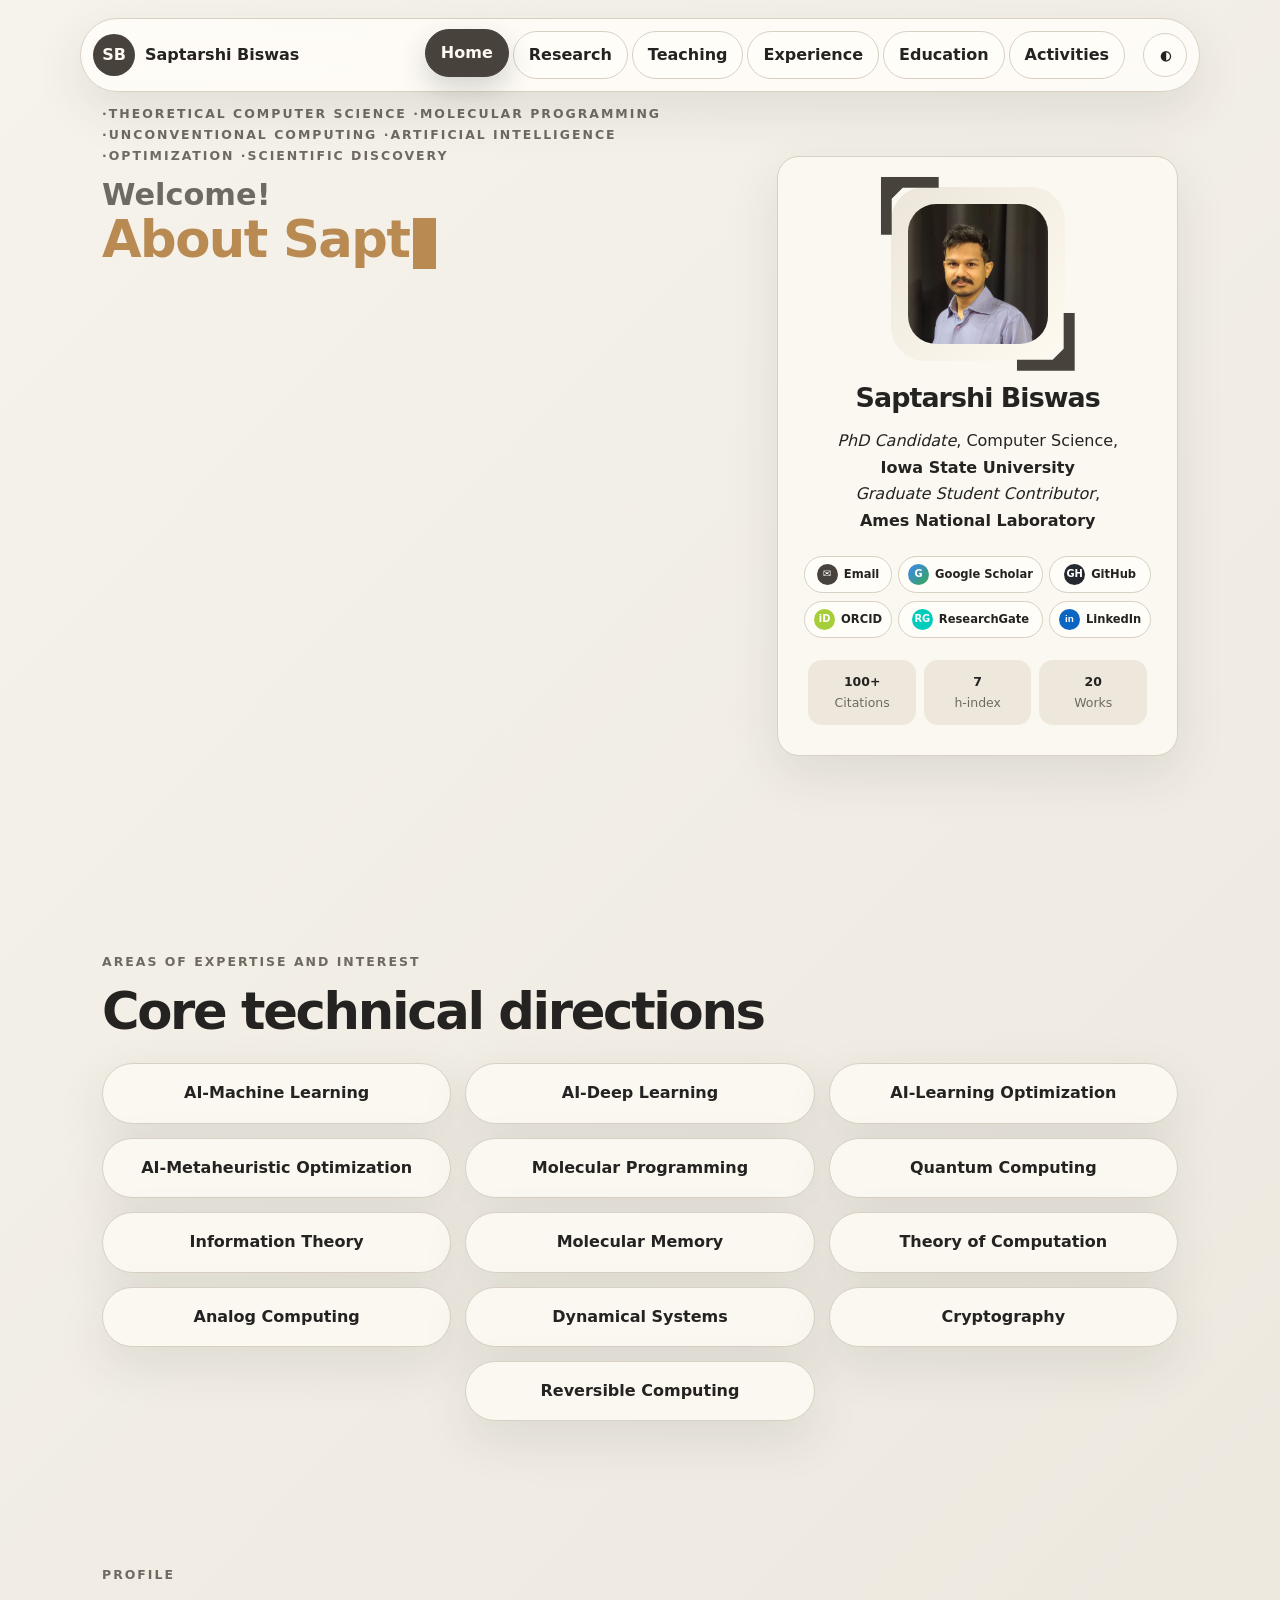
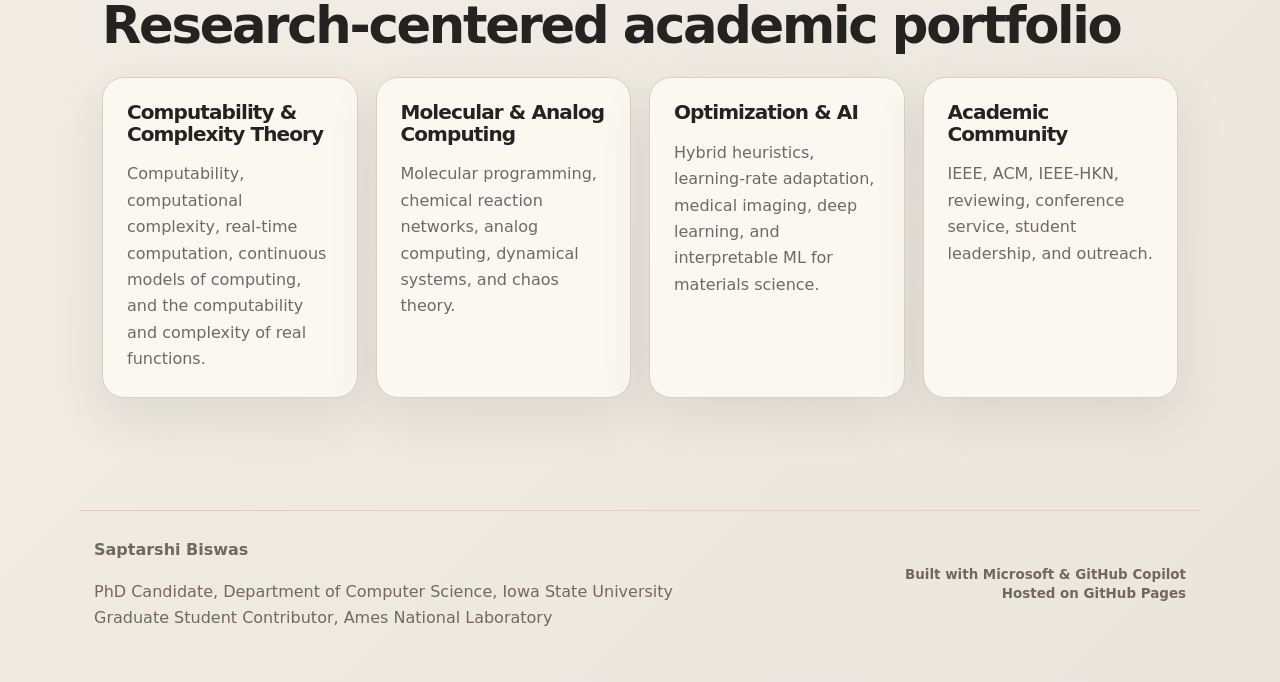
==== index.html @ 752c7c26 "Merge pull request #22 from Sapi98/style-updates Style updates" ====
<!DOCTYPE html>
<html lang="en">
  <head>
    <meta charset="UTF-8" />
    <meta name="viewport" content="width=device-width, initial-scale=1.0" />

    <title>Saptarshi Biswas | PhD Candidate in Computer Science</title>

    <meta
      name="description"
      content="Saptarshi Biswas is a PhD Candidate in Computer Science at Iowa State University working on theoretical computer science, molecular programming, chemical reaction networks, analog computing, theoretical AI, optimization, machine learning, and scientific discovery."
    />

    <meta
      name="keywords"
      content="Saptarshi Biswas, Iowa State University, Computer Science, Theoretical Computer Science, Molecular Programming, Chemical Reaction Networks, Analog Computing, Oracle Pointer Machines, Storage Modification Machines, Theoretical AI, Optimization, Machine Learning, Deep Learning, Reversible Computing, Cryptography, Dynamical Systems"
    />

    <meta name="author" content="Saptarshi Biswas" />
    <meta name="robots" content="index, follow" />

    <link rel="canonical" href="https://Sapi98.github.io/" />

    <!-- Favicons -->
    <link rel="icon" href="favicon.ico" sizes="any" />
    <link rel="icon" type="image/svg+xml" href="favicon.svg" />
    <link rel="icon" type="image/png" sizes="48x48" href="favicon-48.png" />
    <link rel="icon" type="image/png" sizes="192x192" href="favicon-192.png" />
    <link rel="icon" type="image/png" sizes="512x512" href="favicon-512.png" />
    <link rel="apple-touch-icon" sizes="192x192" href="favicon-192.png" />

    <!-- Open Graph / Social Preview -->
    <meta property="og:title" content="Saptarshi Biswas | PhD Candidate in Computer Science" />
    <meta
      property="og:description"
      content="Academic website of Saptarshi Biswas featuring research, publications, teaching, experience, education, people, and professional service."
    />
    <meta property="og:type" content="website" />
    <meta property="og:url" content="https://Sapi98.github.io/" />
    <meta property="og:image" content="https://Sapi98.github.io/profile.jpg" />
    <meta property="og:site_name" content="Saptarshi Biswas" />

    <!-- Twitter / X Preview -->
    <meta name="twitter:card" content="summary_large_image" />
    <meta name="twitter:title" content="Saptarshi Biswas | PhD Candidate in Computer Science" />
    <meta
      name="twitter:description"
      content="Research profile, publications, teaching, education, experience, people, and academic service of Saptarshi Biswas."
    />
    <meta name="twitter:image" content="https://Sapi98.github.io/profile.jpg" />

    <!-- Structured Data -->
    <script type="application/ld+json">
    {
      "@context": "https://schema.org",
      "@type": "Person",
      "name": "Saptarshi Biswas",
      "url": "https://Sapi98.github.io/",
      "image": "https://Sapi98.github.io/profile.jpg",
      "jobTitle": "PhD Candidate in Computer Science",
      "affiliation": {
        "@type": "CollegeOrUniversity",
        "name": "Iowa State University"
      },
      "worksFor": [
        {
          "@type": "CollegeOrUniversity",
          "name": "Iowa State University"
        },
        {
          "@type": "Organization",
          "name": "Ames National Laboratory"
        }
      ],
      "email": "mailto:sbiswas@iastate.edu",
      "sameAs": [
        "https://scholar.google.com/citations?user=PUi9jlQAAAAJ&hl=en",
        "https://www.researchgate.net/profile/Saptarshi-Biswas-6",
        "https://github.com/Sapi98",
        "https://www.linkedin.com/in/saptarshi-biswas-sapi98/"
      ],
      "knowsAbout": [
        "Theoretical Computer Science",
        "Computability Theory",
        "Computational Complexity",
        "Molecular Programming",
        "Chemical Reaction Networks",
        "Analog Computing",
        "Oracle Pointer Machines",
        "Storage Modification Machines",
        "Theoretical AI",
        "Optimization",
        "Machine Learning",
        "Deep Learning",
        "Reversible Computing",
        "Cryptography",
        "Dynamical Systems",
        "Scientific Machine Learning"
      ]
    }
    </script>

    <!-- Fonts and CSS -->
    <link rel="preconnect" href="https://fonts.googleapis.com" />
    <link rel="preconnect" href="https://fonts.gstatic.com" crossorigin />
    <link
      href="https://fonts.googleapis.com"/>
    <link rel="stylesheet" href="style.css" />
  </head>
  <body>
    <div class="scroll-progress" aria-hidden="true">
      <div class="scroll-progress-bar" id="scrollProgressBar"></div>
    </div>
    <header class="site-header">
      <a class="brand" href="index.html" aria-label="Saptarshi Biswas home">
        <span class="brand-mark">
          SB
        </span>
        <span class="brand-text">
          Saptarshi Biswas
        </span>
      </a>
      <button class="menu-toggle" id="menuToggle" type="button" aria-label="Toggle navigation">
        ☰
      </button>
      <nav class="site-nav" id="siteNav" aria-label="Primary navigation">
        <a class="nav-link active" href="index.html">
          Home
        </a>
        <a class="nav-link" href="research.html">
          Research
        </a>
        <a class="nav-link" href="teaching.html">
          Teaching
        </a>
        <a class="nav-link" href="experience.html">
          Experience
        </a>
        <a class="nav-link" href="education.html">
          Education
        </a>
        <a class="nav-link" href="activities.html">
          Activities
        </a>
        <!-- <a class="nav-link" href="people.html">
          People
        </a> -->
      </nav>
      <button class="theme-toggle" id="themeToggle" type="button" aria-label="Toggle theme">
        ◐
      </button>
    </header>
    <main>
      <section class="hero section reveal">
        <div class="hero-content">
          <p class="eyebrow">
            ·Theoretical Computer Science ·Molecular Programming 
            ·Unconventional Computing ·Artificial Intelligence 
            ·Optimization ·Scientific Discovery
          </p>
          <div class="about-intro">
            <div id="typingLine1" class="typing-line">
              <!-- Hey there, I'm -->
            </div>

            <div id="typingLine2" class="typing-name">
              <!-- Saptarshi -->
            </div>
            
            <div class="hero-delayed" id="introContent">
              <div class="about-tagline">
                Bridging Theoretical Computer Science, Molecular Programming, Analog Computation,
                Theoretical AI, Optimization, and AI-Driven Discovery.
              </div>
            
              <p class="section-note">
              I am a PhD Candidate in Computer Science at Iowa State University
              working at the intersection of theoretical computer science,
              molecular programming, unconventional computing, machine learning,
              and scientific discovery. My research explores how computation
              emerges across discrete, continuous, biological, and physical
              systems—from chemical reaction networks and analog models of
              computation to AI-driven optimization and data-driven science.
              </p>

              <p class="section-note">
              I enjoy building bridges between theory and practice, using
              mathematical foundations to understand computation while developing
              computational tools that address challenges in science,
              engineering, and emerging technologies.
              </p>
              

              <div class="hero-actions">
                <a class="btn btn-charcoal" href="Short_CV.pdf" target="_blank" rel="noopener">
                  Short CV
                </a>
                <a class="btn btn-soft" href="CV.pdf" target="_blank" rel="noopener">
                  Full Academic CV
                </a>
                <!-- <a class="btn btn-soft" href="https://scholar.google.com/citations?user=PUi9jlQAAAAJ&hl=en" target="_blank" rel="noopener">
                  Google Scholar
                </a> -->
              </div>
            </div>
          </div>
        </div>
        <aside class="profile-card">
          <div class="profile-photo-frame">
            <span class="corner-arrow corner-arrow-major corner-arrow-tl">
            </span>
            <span class="corner-arrow corner-arrow-minor corner-arrow-tl-minor">
            </span>
            <img src="profile.jpg" alt="Saptarshi Biswas" onerror="this.style.display='none'; this.nextElementSibling.style.display='grid';" />
            <span class="profile-initials">
              SB
            </span>
            <span class="corner-arrow corner-arrow-major corner-arrow-br">
            </span>
            <span class="corner-arrow corner-arrow-minor corner-arrow-br-minor">
            </span>
          </div>
          <h2>
            Saptarshi Biswas
          </h2>
          <p>
            <em>PhD Candidate</em>, Computer Science,
            <!-- <br />
              -->
            <br />
            <b>Iowa State University</b>
            <br />
            <em>Graduate Student Contributor</em>,
            <br />
            <b>Ames National Laboratory</b>
          </p>
        <div class="profile-links">
  <a
    class="profile-link"
    href="mailto:sbiswas@iastate.edu"
    aria-label="Email Saptarshi Biswas"
    title="Email"
  >
    <span class="profile-link-icon email-icon">✉</span>
    <span class="profile-link-text">Email</span>
  </a>

  <a
    class="profile-link"
    href="https://scholar.google.com/citations?user=PUi9jlQAAAAJ&amp;hl=en"
    target="_blank"
    rel="noopener"
    aria-label="Google Scholar profile"
    title="Google Scholar"
  >
    <span class="profile-link-icon scholar-icon">G</span>
    <span class="profile-link-text">Google Scholar</span>
  </a>

  <a
    class="profile-link"
    href="https://github.com/Sapi98"
    target="_blank"
    rel="noopener"
    aria-label="GitHub profile"
    title="GitHub"
  >
    <span class="profile-link-icon github-icon">GH</span>
    <span class="profile-link-text">GitHub</span>
  </a>

  <a
    class="profile-link"
    href="https://orcid.org/YOUR-ORCID-ID"
    target="_blank"
    rel="noopener"
    aria-label="ORCID profile"
    title="ORCID"
  >
    <span class="profile-link-icon orcid-icon">iD</span>
    <span class="profile-link-text">ORCID</span>
  </a>

  <a
    class="profile-link"
    href="https://www.researchgate.net/profile/Saptarshi-Biswas-6"
    target="_blank"
    rel="noopener"
    aria-label="ResearchGate profile"
    title="ResearchGate"
  >
    <span class="profile-link-icon researchgate-icon">RG</span>
    <span class="profile-link-text">ResearchGate</span>
  </a>

  <a
    class="profile-link"
    href="https://www.linkedin.com/in/saptarshi-biswas-sapi98/"
    target="_blank"
    rel="noopener"
    aria-label="LinkedIn profile"
    title="LinkedIn"
  >
    <span class="profile-link-icon linkedin-icon">in</span>
    <span class="profile-link-text">LinkedIn</span>
  </a>
</div>
          <div class="mini-stats">
            <span>
              <b>
                100+
              </b>
              Citations
            </span>
            <span>
              <b>
                7
              </b>
              h-index
            </span>
            <span>
              <b>
                20
              </b>
              Works
            </span>
          </div>
        </aside>
      </section>
      <section class="section reveal">
        <div class="section-heading">
          <p class="eyebrow">
            Areas of expertise and interest
          </p>
          <h2>
            Core technical directions
          </h2>
        </div>
        <div class="chip-grid">
          <span>
            AI-Machine Learning
          </span>
          <span>
            AI-Deep Learning
          </span>
          <span>
            AI-Learning Optimization
          </span>
          <span>
            AI-Metaheuristic Optimization
          </span>
          <span>
            Molecular Programming
          </span>
          <span>
            Quantum Computing
          </span>
          <span>
            Information Theory
          </span>
          <span>
            Molecular Memory
          </span>
          <span>
            Theory of Computation
          </span>
          <span>
            Analog Computing
          </span>
          <span>
            Dynamical Systems
          </span>
          <span>
            Cryptography
          </span>
          <span>
            Reversible Computing
          </span>
        </div>
      </section>
      <section class="section reveal">
        <div class="section-heading">
          <p class="eyebrow">
            Profile
          </p>
          <h2>
            Research-centered academic portfolio
          </h2>
        </div>
        <div class="grid four">

          <article class="tile">
            <h3>
              Computability &amp; Complexity Theory
            </h3>
            <p>
              Computability, computational complexity, real-time computation, continuous models of computing,
              and the computability and complexity of real functions.
            </p>
          </article>

          <article class="tile">
            <h3>
              Molecular &amp; Analog Computing
            </h3>
            <p>
              Molecular programming, chemical reaction networks, analog computing, dynamical systems, and chaos theory.
            </p>
          </article>
          <article class="tile">
            <h3>
              Optimization &amp; AI
            </h3>
            <p>
              Hybrid heuristics, learning-rate adaptation, medical imaging, deep learning, and interpretable ML for materials science.
            </p>
          </article>
          <article class="tile">
            <h3>
              Academic Community
            </h3>
            <p>
              IEEE, ACM, IEEE-HKN, reviewing, conference service, student leadership, and outreach.
            </p>
          </article>
        </div>
      </section>
      <!-- <section class="section reveal">
        <div class="section-heading">
          <p class="eyebrow">
            Quick links
          </p>
          <h2>
            Academic and professional profiles
          </h2>
        </div>
        <div class="link-grid">
          <a class="link-card" href="https://scholar.google.com/citations?user=PUi9jlQAAAAJ&hl=en" target="_blank" rel="noopener">
            <span>
              Google Scholar
            </span>
            <small>
              Publications and citations
            </small>
          </a>
          <a class="link-card"
            href="https://orcid.org/0000-0001-7082-023X" target="_blank" rel="noopener">
            <span>
              ORCID
            </span>
            <small>
              Researcher identifier and publication profile
            </small>
          </a>
          <a class="link-card" href="https://www.researchgate.net/profile/Saptarshi-Biswas-6?ev=hdr_xprf" target="_blank" rel="noopener">
            <span>
              ResearchGate
            </span>
            <small>
              Research profile
            </small>
          </a>
          <a class="link-card" href="https://github.com/Sapi98" target="_blank" rel="noopener">
            <span>
              GitHub
            </span>
            <small>
              Code and projects
            </small>
          </a>
          <a class="link-card" href="https://www.linkedin.com/in/saptarshi-biswas-sapi98/" target="_blank" rel="noopener">
            <span>
              LinkedIn
            </span>
            <small>
              Professional profile
            </small>
          </a>
        </div>
      </section> -->
    </main>
    <footer class="site-footer home-footer">
  <div>
    <strong>
      Saptarshi Biswas
    </strong>
    <p>
      PhD Candidate, Department of Computer Science, Iowa State University<br />
      Graduate Student Contributor, Ames National Laboratory
    </p>
  </div>

  <div class="footer-credit">
    Built with Microsoft & GitHub Copilot </br>
    Hosted on GitHub Pages
  </div>
</footer>
    <script src="script.js">
    </script>
  </body>
</html>
---- style.css ----
:root {
  --bg: #f6f3ec;
  --bg-2: #ebe6dc;
  --surface: #fffdf8;
  --surface-2: #eee8dc;
  --tile: #fbf8f1;
  --text: #242321;
  --muted: #6f6a61;
  --line: #d8d0c2;
  --cream: #fffaf0;
  --shadow: 0 18px 50px rgba(52, 49, 45, .10);
  --radius: 22px;
  --max: 1120px;
  --accent: #b98a52;
  --name-accent: #b98a52;
  --tagline-accent: #8c6a3d;

}

body[data-theme="dark"] {
  --bg: #1f1e1c;
  --bg-2: #292724;
  --surface: #2b2925;
  --surface-2: #36332e;
  --tile: #302d29;
  --text: #f2ede3;
  --muted: #c3baaa;
  --line: #4b463f;
  --shadow: 0 18px 50px rgba(0, 0, 0, .34);
  --accent: #e4c28a;
  --name-accent: #efd2a0;
  --tagline-accent: #ccb289;

}

* {
  box-sizing: border-box;
}

body {
  margin: 0;
  font-family: Inter, system-ui, sans-serif;
  background: linear-gradient(135deg, var(--bg), var(--bg-2));
  color: var(--text);
  line-height: 1.65;
}

a {
  color: inherit;
}

.site-header {
  position: sticky;
  top: 0;
  z-index: 100;
  max-width: var(--max);
  margin: 18px auto 0;
  padding: 12px;
  display: flex;
  align-items: center;
  gap: 18px;
  background: rgba(255, 253, 248, .86);
  border: 1px solid var(--line);
  border-radius: 999px;
  box-shadow: var(--shadow);
  backdrop-filter: blur(14px);
}

body[data-theme="dark"] .site-header {
  background: rgba(43, 41, 37, .9);
}

.brand {
  display: inline-flex;
  align-items: center;
  gap: 10px;
  text-decoration: none;
  font-weight: 800;
}

.brand-mark {
  width: 42px;
  height: 42px;
  display: grid;
  place-items: center;
  border-radius: 50%;
  background: #47423c;
  color: #fffaf0;
}

.site-nav {
  margin-left: auto;
  display: flex;
  gap: 4px;
}

.site-nav a,
.theme-toggle,
.menu-toggle,
.btn,
.filter-btn {
  border: 1px solid var(--line);
  background: var(--surface);
  color: var(--text);
  border-radius: 999px;
  text-decoration: none;
  padding: 10px 15px;
  font-weight: 700;
  cursor: pointer;
  transition:
    background-color .45s ease,
    color .45s ease,
    border-color .45s ease,
    box-shadow .45s ease,
    transform .35s ease;
}

.site-nav a:hover,
.site-nav a.active,
.theme-toggle:hover,
.menu-toggle:hover,
.btn:hover,
.filter-btn:hover,
.filter-btn.active {
  background: #47423c;
  border-color: #47423c;
  color: #fffaf0;
  transform: translateY(-2px);
  box-shadow: 0 12px 28px rgba(52, 49, 45, .2);
}

.theme-toggle,
.menu-toggle {
  width: 44px;
  height: 44px;
  padding: 0;
}

.menu-toggle {
  display: none;
}

.section {
  max-width: var(--max);
  margin: 0 auto;
  padding: 72px 22px;
}

.hero {
  min-height: 72vh;
  display: grid;
  grid-template-columns: 1.45fr .9fr;
  gap: 30px;
  align-items: center;
}

.eyebrow {
  margin: 0 0 12px;
  color: var(--muted);
  text-transform: uppercase;
  letter-spacing: .16em;
  font-size: .78rem;
  font-weight: 800;
}

h1,
h2,
h3 {
  line-height: 1.08;
  margin: 0 0 16px;
  letter-spacing: -.045em;
}

h1 {
  font-size: clamp(2.7rem, 7vw, 5.8rem);
}

h2 {
  font-size: clamp(2rem, 4vw, 3.2rem);
}

h3 {
  font-size: 1.25rem;
}

.hero-subtitle,
.page-title p,
.section-note {
  max-width: 760px;
  font-size: 1.08rem;
  color: var(--muted);
}

.hero-actions {
  display: flex;
  flex-wrap: wrap;
  gap: 12px;
  margin-top: 30px;
}

.btn-charcoal {
  background: #47423c;
  color: #fffaf0;
  border-color: #47423c;
}

.profile-card,
.tile,
.link-card,
.publication-card,
.timeline-card,
.service-card,
.credential-card {
  background: var(--tile);
  border: 1px solid var(--line);
  border-radius: var(--radius);
  box-shadow: var(--shadow);
}

.profile-card {
  padding: 30px;
  text-align: center;
  position: relative;
  overflow: visible;
  transition:
    background-color .45s ease,
    box-shadow .45s ease,
    transform .35s ease,
    border-color .45s ease;
}

.profile-card:hover {
  background: linear-gradient(145deg, var(--surface), var(--surface-2));
  transform: translateY(-8px) scale(1.012);
  box-shadow: 0 34px 90px rgba(52, 49, 45, .22);
  border-color: #b8aa95;
}

.profile-photo-frame {
  position: relative;
  width: 142px;
  height: 142px;
  margin: 0 auto 22px;
  border-radius: 34px;
  display: grid;
  place-items: center;
  background: linear-gradient(135deg, #ece6da, #fffaf0);
  isolation: isolate;
}

.profile-photo-frame img,
.profile-initials {
  width: 112px;
  height: 112px;
  border-radius: 28px;
  object-fit: cover;
  display: grid;
  place-items: center;
  background: #47423c;
  color: #fffaf0;
  font-size: 2.6rem;
  font-weight: 900;
  box-shadow: inset 0 0 0 1px rgba(255, 250, 240, .25);
  z-index: 2;
}

.profile-initials {
  display: none;
}

.corner-arrow {
  position: absolute;
  pointer-events: none;
  z-index: 3;
  transition:
    transform .42s ease,
    opacity .42s ease,
    filter .42s ease;
}

.corner-arrow-major {
  width: 58px;
  height: 58px;
  filter: drop-shadow(0 8px 12px rgba(52, 49, 45, .22));
}

.corner-arrow-minor {
  width: 48px;
  height: 48px;
  opacity: 0;
  z-index: 1;
  filter: drop-shadow(0 6px 8px rgba(154, 107, 53, .18));
}

.corner-arrow-tl {
  top: -10px;
  left: -10px;
  background: #47423c;
  clip-path: polygon(0 0, 100% 0, 100% 19%, 38% 19%, 19% 38%, 19% 100%, 0 100%);
}

.corner-arrow-tl-minor {
  top: 3px;
  left: 3px;
  background: #b98a52;
  clip-path: polygon(0 0, 100% 0, 100% 11%, 34% 11%, 11% 34%, 11% 100%, 0 100%);
}

.corner-arrow-br {
  right: -10px;
  bottom: -10px;
  background: #47423c;
  clip-path: polygon(81% 0, 100% 0, 100% 100%, 0 100%, 0 81%, 62% 81%, 81% 62%);
}

.corner-arrow-br-minor {
  right: 3px;
  bottom: 3px;
  background: #b98a52;
  clip-path: polygon(89% 0, 100% 0, 100% 100%, 0 100%, 0 89%, 66% 89%, 89% 66%);
}

.profile-card:hover .corner-arrow-tl {
  transform: translate(-10px, -10px);
}

.profile-card:hover .corner-arrow-br {
  transform: translate(10px, 10px);
}

.profile-card:hover .corner-arrow-tl-minor {
  opacity: 1;
  transform: translate(-5px, -5px);
}

.profile-card:hover .corner-arrow-br-minor {
  opacity: 1;
  transform: translate(5px, 5px);
}

.mini-stats {
  display: grid;
  grid-template-columns: repeat(3, 1fr);
  gap: 8px;
  margin-top: 22px;
}

.mini-stats span {
  padding: 12px 8px;
  border-radius: 14px;
  background: var(--surface-2);
  color: var(--muted);
  font-size: .78rem;
  transition:
    background-color .45s ease,
    color .45s ease,
    transform .35s ease,
    box-shadow .45s ease;
}

.mini-stats b {
  display: block;
  color: var(--text);
  transition: color .45s ease;
}

.profile-card:hover .mini-stats span {
  background: #47423c;
  color: #fffaf0;
  transform: translateY(-3px);
  box-shadow: 0 10px 22px rgba(52, 49, 45, .22);
}

.profile-card:hover .mini-stats b {
  color: #fffaf0;
}

.section-heading {
  margin-bottom: 24px;
}

.section-heading.split {
  display: flex;
  justify-content: space-between;
  align-items: flex-start;
  gap: 20px;
  flex-wrap: wrap;
}

.grid {
  display: grid;
  gap: 18px;
}

.grid.two {
  grid-template-columns: repeat(2, minmax(0, 1fr));
}

.grid.three {
  grid-template-columns: repeat(3, minmax(0, 1fr));
}

.grid.four {
  grid-template-columns: repeat(4, minmax(0, 1fr));
}

.tile {
  padding: 24px;
  min-height: 190px;
  transition:
    background-color .5s ease,
    color .5s ease,
    border-color .5s ease,
    transform .35s ease,
    box-shadow .5s ease;
}

.tile p {
  color: var(--muted);
  margin: 0;
  transition: color .5s ease;
}

.tile:hover,
.link-card:hover,
.publication-card:hover {
  background: #47423c;
  color: #fffaf0;
  border-color: #47423c;
  transform: translateY(-6px);
}

.tile:hover p,
.tile:hover li,
.link-card:hover small,
.publication-card:hover .pub-authors,
.publication-card:hover .pub-venue {
  color: rgba(255, 250, 240, .88);
}

.chip-grid {
  display: grid;
  grid-template-columns: repeat(3, minmax(0, 1fr));
  gap: 14px;
}

.chip-grid span {
  padding: 16px 18px;
  border: 1px solid var(--line);
  border-radius: 999px;
  background: var(--tile);
  box-shadow: var(--shadow);
  font-weight: 800;
  text-align: center;
  transition:
    background-color .5s ease,
    color .5s ease,
    transform .35s ease;
}

.chip-grid span:hover {
  background: #47423c;
  color: #fffaf0;
  transform: translateY(-4px);
}

.chip-grid span:nth-last-child(2):nth-child(3n + 1) {
  grid-column: 1;
}

.chip-grid span:last-child:nth-child(3n + 2) {
  grid-column: 3;
}

.chip-grid span:last-child:nth-child(3n + 1) {
  grid-column: 2;
}

.link-grid {
  display: grid;
  grid-template-columns: repeat(5, minmax(0, 1fr));
  gap: 14px;
}

.link-card {
  padding: 18px;
  display: flex;
  flex-direction: column;
  gap: 8px;
  text-decoration: none;
  transition:
    background-color .5s ease,
    color .5s ease,
    transform .35s ease;
}

.link-card span {
  font-weight: 900;
}

.link-card small,
.pub-authors,
.pub-venue {
  color: var(--muted);
  transition: color .5s ease;
}

.filters {
  display: flex;
  flex-wrap: wrap;
  gap: 10px;
}

.pub-total-block {
  display: flex;
  align-items: center;
  justify-content: space-between;
  gap: 18px;
  margin: 0 0 24px;
  padding: 22px 24px;
  border: 1px solid var(--line);
  border-radius: var(--radius);
  background: linear-gradient(135deg, var(--surface), var(--surface-2));
  box-shadow: var(--shadow);
}

.pub-total-block h3 {
  margin: 0;
}

.pub-total-block span,
.pub-category-heading span {
  display: inline-flex;
  padding: 10px 15px;
  border-radius: 999px;
  background: #47423c;
  color: #fffaf0;
  font-weight: 900;
}

.pub-category-block {
  display: grid;
  gap: 14px;
  margin: 0 0 34px;
}

.pub-category-heading {
  display: flex;
  align-items: center;
  justify-content: space-between;
  gap: 16px;
  padding: 16px 18px;
  border: 1px solid var(--line);
  border-radius: 18px;
  background: var(--surface-2);
  box-shadow: var(--shadow);
}

.pub-category-heading h3 {
  margin: 0;
}

.publication-list,
.publication-list.nested {
  display: grid;
  gap: 14px;
}

.publication-card {
  padding: 24px;
  transition:
    background-color .5s ease,
    color .5s ease,
    border-color .5s ease,
    transform .35s ease;
}

.pub-topline {
  display: flex;
  gap: 10px;
  align-items: center;
  margin-bottom: 12px;
}

.pub-number {
  width: 34px;
  height: 34px;
  display: grid;
  place-items: center;
  border-radius: 50%;
  background: var(--surface-2);
  color: var(--text);
  font-weight: 900;
  transition:
    background-color .5s ease,
    color .5s ease;
}

.publication-card:hover .pub-number {
  background: rgba(255, 250, 240, .18);
  color: #fffaf0;
}

.pub-meta {
  display: inline-block;
  padding: 5px 10px;
  border-radius: 999px;
  background: var(--surface-2);
  color: var(--muted);
  font-size: .75rem;
  font-weight: 800;
  text-transform: uppercase;
  transition:
    background-color .5s ease,
    color .5s ease;
}

.publication-card:hover .pub-meta {
  background: rgba(255, 250, 240, .18);
  color: #fffaf0;
}

.pub-actions {
  display: flex;
  gap: 10px;
  flex-wrap: wrap;
  margin-top: 16px;
}

.btn-small {
  padding: 8px 12px;
  font-size: .86rem;
}

.bibtex {
  white-space: pre-wrap;
  overflow-x: auto;
  margin-top: 16px;
  background: #2a2723;
  color: #f6efe3;
  border-radius: 14px;
  padding: 16px;
  border: 1px solid #514b43;
}

.clean-list {
  margin: 0;
  padding-left: 20px;
  color: inherit;
}

.clean-list li {
  margin-bottom: 10px;
}

.readable-list {
  margin-top: 14px;
  color: var(--muted);
}

.two-col-list {
  columns: 2;
  column-gap: 36px;
}

.timeline-modern {
  --timeline-progress: 0%;
  position: relative;
  display: grid;
  gap: 22px;
}

.timeline-modern::before {
  content: "";
  position: absolute;
  left: 170px;
  top: 10px;
  bottom: 10px;
  width: 2px;
  background: linear-gradient(#b8aa95, transparent);
}

.timeline-modern::after {
  content: "";
  position: absolute;
  left: 170px;
  top: 10px;
  width: 3px;
  height: var(--timeline-progress);
  max-height: calc(100% - 20px);
  border-radius: 999px;
  background: linear-gradient(180deg, #47423c, #b98a52, #47423c);
  box-shadow: 0 0 18px rgba(185, 138, 82, .35);
  transition: height .16s linear;
  z-index: 0;
}

.timeline-entry {
  position: relative;
  display: grid;
  grid-template-columns: 140px 36px 1fr;
  gap: 16px;
}

.timeline-date {
  color: var(--muted);
  font-weight: 900;
  text-align: right;
  padding-top: 24px;
}

.timeline-node {
  position: relative;
  z-index: 2;
  width: 18px;
  height: 18px;
  margin: 27px auto 0;
  border-radius: 50%;
  background: #47423c;
  border: 4px solid var(--bg);
  box-shadow: 0 0 0 2px #b8aa95;
  transition:
    transform .35s ease,
    background-color .35s ease,
    box-shadow .35s ease,
    border-color .35s ease;
}

.timeline-entry:hover .timeline-node,
.timeline-entry.open .timeline-node,
.timeline-entry.is-active .timeline-node,
.timeline-entry:has(.timeline-card:hover) .timeline-node {
  background: #b98a52;
  transform: scale(1.38);
  box-shadow:
    0 0 0 6px rgba(185, 138, 82, .20),
    0 0 24px rgba(185, 138, 82, .55);
  border-color: var(--surface);
}

.timeline-entry:hover .timeline-card,
.timeline-entry.open .timeline-card,
.timeline-entry.is-active .timeline-card,
.timeline-entry:has(.timeline-card:hover) .timeline-card {
  border-color: #b98a52;
}

.timeline-card {
  overflow: hidden;
}

.expand-summary {
  width: 100%;
  border: 0;
  background: transparent;
  color: var(--text);
  text-align: left;
  padding: 24px;
  display: flex;
  justify-content: space-between;
  align-items: center;
  gap: 20px;
  cursor: pointer;
  transition:
    background-color .5s ease,
    color .5s ease,
    border-radius .35s ease;
}

.expand-summary small {
  display: block;
  color: var(--muted);
  text-transform: uppercase;
  letter-spacing: .14em;
  font-weight: 800;
  font-size: .72rem;
  margin-bottom: 8px;
  transition: color .5s ease;
}

.expand-summary strong {
  display: block;
  font-size: 1.15rem;
}

.expand-summary em {
  display: block;
  color: var(--muted);
  font-style: normal;
  margin-top: 8px;
  transition: color .5s ease;
}

.accordion-icon {
  width: 38px;
  height: 38px;
  display: grid;
  place-items: center;
  border-radius: 50%;
  background: var(--surface-2);
  color: var(--text);
  font-size: 1.4rem;
  transition:
    transform .35s ease,
    background-color .5s ease,
    color .5s ease;
}

.expand-details {
  display: grid;
  grid-template-rows: 0fr;
  transition:
    grid-template-rows .38s ease,
    background-color .5s ease;
}

.expand-details > div {
  overflow: hidden;
  padding: 0 24px;
  color: var(--muted);
}

.expand-card:hover .expand-summary {
  background: #47423c;
  color: #fffaf0;
  border-radius: var(--radius);
}

.expand-card:hover .expand-summary small,
.expand-card:hover .expand-summary em {
  color: rgba(255, 250, 240, .78);
}

.expand-card.open .expand-summary {
  background: #47423c !important;
  color: #fffaf0 !important;
  border-radius: var(--radius) var(--radius) 0 0;
}

.expand-card.open .expand-summary small,
.expand-card.open .expand-summary em {
  color: rgba(255, 250, 240, .78) !important;
}

.expand-card.open .accordion-icon {
  background: rgba(255, 250, 240, .18);
  color: #fffaf0;
  transform: rotate(180deg);
}

.expand-card.open .expand-details {
  grid-template-rows: 1fr;
  background: var(--surface);
  border-top: 1px solid var(--line);
}

.expand-card.open .expand-details > div {
  padding: 20px 24px 24px;
  color: var(--text);
}

.numbered-list {
  list-style: decimal;
  padding-left: 1.4rem;
}

.numbered-list li::marker {
  font-weight: 900;
  color: #47423c;
}

.accordion-grid {
  column-count: 2;
  column-gap: 20px;
}

.service-card {
  display: inline-block;
  width: 100%;
  margin: 0 0 20px;
  overflow: hidden;
  break-inside: avoid;
  transition:
    background-color .5s ease,
    border-color .5s ease;
}

.credential-grid {
  display: grid;
  grid-template-columns: repeat(3, minmax(0, 1fr));
  gap: 18px;
}

.credential-card {
  position: relative;
  min-height: 230px;
  padding: 24px;
  text-decoration: none;
  display: flex;
  flex-direction: column;
  justify-content: space-between;
  overflow: hidden;
  background: linear-gradient(145deg, var(--tile), var(--surface));
  transition:
    background-color .5s ease,
    color .5s ease,
    border-color .5s ease,
    transform .35s ease,
    box-shadow .5s ease;
}

.credential-card::before {
  content: "";
  position: absolute;
  right: -35px;
  bottom: -50px;
  width: 130px;
  height: 130px;
  border-radius: 50%;
  background: rgba(71, 66, 60, .08);
  transition:
    transform .45s ease,
    background-color .45s ease;
}

.credential-card:hover {
  background: #47423c;
  color: #fffaf0;
  border-color: #47423c;
  transform: translateY(-7px);
  box-shadow: 0 28px 70px rgba(52, 49, 45, .24);
}

.credential-card:hover::before {
  transform: scale(1.4);
  background: rgba(255, 250, 240, .12);
}

.credential-card h3 {
  font-size: 1.05rem;
  letter-spacing: -.025em;
  margin-top: 42px;
  margin-bottom: 14px;
}

.credential-card p {
  color: var(--muted);
  margin: 0;
  transition: color .45s ease;
}

.credential-card:hover p {
  color: rgba(255, 250, 240, .84);
}

.credential-badge {
  position: absolute;
  top: 18px;
  left: 18px;
  padding: 6px 11px;
  border-radius: 999px;
  background: var(--surface-2);
  color: var(--muted);
  font-size: .72rem;
  font-weight: 900;
  text-transform: uppercase;
  letter-spacing: .08em;
  transition:
    background-color .45s ease,
    color .45s ease;
}

.credential-card:hover .credential-badge {
  background: rgba(255, 250, 240, .18);
  color: #fffaf0;
}

.credential-meta {
  display: flex;
  justify-content: space-between;
  align-items: center;
  gap: 12px;
  margin-top: 22px;
  color: var(--muted);
  font-size: .84rem;
  font-weight: 800;
  transition: color .45s ease;
}

.credential-card:hover .credential-meta {
  color: #fffaf0;
}

.reveal {
  opacity: 0;
  transform: translateY(18px);
  transition:
    opacity .7s ease,
    transform .7s ease;
}

.reveal.visible {
  opacity: 1;
  transform: translateY(0);
}

.publications-section {
  opacity: 1 !important;
  transform: none !important;
}

body[data-theme="dark"] .profile-card:hover {
  background: linear-gradient(145deg, #342f2a, #25231f);
  box-shadow: 0 34px 90px rgba(0, 0, 0, .48);
  border-color: #756c60;
}

body[data-theme="dark"] .profile-photo-frame {
  background: linear-gradient(135deg, #352f29, #1f1e1c);
}

body[data-theme="dark"] .corner-arrow-major {
  background: #e1d7c6;
}

body[data-theme="dark"] .corner-arrow-minor {
  background: #d6b27f;
}

body[data-theme="dark"] .numbered-list li::marker {
  color: #fffaf0 !important;
}

body[data-theme="dark"] .expand-card.open .expand-details {
  background: #36332e;
  color: #f2ede3;
}

body[data-theme="dark"] .expand-card.open .expand-details > div,
body[data-theme="dark"] .expand-card.open li {
  color: #f2ede3;
}

body[data-theme="dark"] .credential-card {
  background: linear-gradient(145deg, var(--tile), var(--surface-2));
}

body[data-theme="dark"] .credential-card:hover {
  background: #4b453e;
}

@media (max-width: 980px) {
  .grid.four,
  .grid.three,
  .link-grid,
  .credential-grid {
    grid-template-columns: repeat(2, minmax(0, 1fr));
  }

  .chip-grid {
    grid-template-columns: repeat(2, minmax(0, 1fr));
  }

  .chip-grid span:nth-last-child(2):nth-child(2n + 1) {
    grid-column: 1;
  }

  .chip-grid span:last-child:nth-child(2n + 0) {
    grid-column: 2;
  }

  .chip-grid span:last-child:nth-child(2n + 1) {
    grid-column: 1 / -1;
    justify-self: center;
    min-width: min(320px, 100%);
  }
}

@media (max-width: 900px) {
  .site-header {
    margin: 10px;
    border-radius: 24px;
    flex-wrap: wrap;
  }

  .menu-toggle {
    display: grid;
    place-items: center;
    margin-left: auto;
  }

  .theme-toggle {
    order: 3;
  }

  .site-nav {
    display: none;
    width: 100%;
    order: 4;
    flex-direction: column;
    align-items: stretch;
    margin-left: 0;
  }

  .site-nav.open {
    display: flex;
  }

  .site-nav a {
    text-align: center;
  }

  .hero,
  .grid.two,
  .grid.three,
  .grid.four,
  .link-grid,
  .credential-grid {
    grid-template-columns: 1fr;
  }

  .accordion-grid {
    column-count: 1;
  }

  .timeline-modern::before,
  .timeline-modern::after {
    left: 9px;
  }

  .timeline-entry {
    grid-template-columns: 22px 1fr;
  }

  .timeline-date {
    grid-column: 2;
    text-align: left;
    padding-top: 0;
  }

  .timeline-node {
    grid-column: 1;
    grid-row: 1 / span 2;
    margin-top: 7px;
  }

  .timeline-card {
    grid-column: 2;
  }

  .two-col-list {
    columns: 1;
  }

  .pub-total-block {
    align-items: flex-start;
    flex-direction: column;
  }
}

@media (max-width: 520px) {
  h1 {
    font-size: 2.7rem;
  }

  .section {
    padding: 52px 18px;
  }

  .brand-text {
    display: none;
  }

  .mini-stats {
    grid-template-columns: 1fr;
  }

  .chip-grid {
    grid-template-columns: 1fr;
  }

  .chip-grid span {
    grid-column: auto !important;
    justify-self: stretch !important;
  }

  .pub-category-heading {
    align-items: flex-start;
    flex-direction: column;
  }

  .profile-photo-frame {
    width: 126px;
    height: 126px;
  }

  .profile-photo-frame img,
  .profile-initials {
    width: 102px;
    height: 102px;
  }
}

/* Better handling for long timeline dates like Decision Scientist Intern */

.timeline-date {
  line-height: 1.35;
}

@media (min-width: 901px) {
  .timeline-date {
    font-size: .88rem;
  }
}

/* Smooth open + close animation for all expandable cards
   Applies to:
   - Timeline cards in Experience/Education
   - Service tiles in Service page
*/

.expand-card {
  overflow: hidden;
}

.expand-details {
  display: grid !important;
  grid-template-rows: 0fr !important;
  height: auto !important;
  visibility: visible !important;
  opacity: 0;
  overflow: hidden;
  background: transparent;
  border-top: 0;
  transition:
    grid-template-rows .42s ease,
    opacity .28s ease,
    background-color .42s ease,
    border-color .42s ease;
}

.expand-details > div {
  min-height: 0;
  overflow: hidden;
  padding: 0 24px;
  transition:
    padding .42s ease,
    color .42s ease;
}

/* Open state */

.expand-card.open .expand-details {
  grid-template-rows: 1fr !important;
  opacity: 1;
  background: var(--surface);
  border-top: 1px solid var(--line);
}

.expand-card.open .expand-details > div {
  padding: 20px 24px 24px;
}

/* Closed state: keep it animatable instead of snapping shut */

.expand-card:not(.open) .expand-details {
  grid-template-rows: 0fr !important;
  opacity: 0;
  height: auto !important;
  visibility: visible !important;
  background: transparent !important;
  border-top: 0 !important;
}

.expand-card:not(.open) .expand-details > div {
  padding-top: 0 !important;
  padding-bottom: 0 !important;
}

/* Prevent trailing strip under hovered but unopened expandable cards */

.expand-card:not(.open):hover .expand-details {
  background: transparent !important;
  border-top: 0 !important;
}

/* Keep service numbering bold */

.numbered-list li::marker,
.service-card ol li::marker {
  font-weight: 900;
}

/* Make all expandable-card + / − icons consistently oval */

.expand-card .accordion-icon {
  width: 46px;
  min-width: 46px;
  max-width: 46px;
  height: 38px;
  min-height: 38px;
  max-height: 38px;
  border-radius: 999px;
  flex: 0 0 46px;
}

/* Emphasize my name in publication author lists */

.pub-authors strong {
  font-weight: 900;
  color: var(--text);
}

.publication-card:hover .pub-authors strong {
  color: #fffaf0;
}

/* Slightly larger homepage profile picture */

/* .profile-photo-frame {
  width: 162px;
  height: 162px;
}

.profile-photo-frame img,
.profile-initials {
  width: 130px;
  height: 130px;
} */

/* Larger homepage profile picture */

.profile-photo-frame {
  width: 174px;
  height: 174px;
}

.profile-photo-frame img,
.profile-initials {
  width: 140px;
  height: 140px;
}

/* Degree expanded-detail layout */

.degree-detail-panel {
  display: grid;
  gap: 18px;
}

.degree-detail-block {
  padding: 18px 20px;
  border: 1px solid var(--line);
  border-radius: 18px;
  background: var(--tile);
}

.degree-detail-label {
  display: inline-block;
  margin-bottom: 8px;
  color: var(--muted);
  font-size: .72rem;
  font-weight: 900;
  letter-spacing: .12em;
  text-transform: uppercase;
}

.degree-detail-block h4 {
  margin: 0;
  font-size: 1.15rem;
  line-height: 1.2;
  letter-spacing: -.025em;
  color: var(--text);
}

.degree-detail-block p {
  margin: 0;
  color: var(--muted);
}

.degree-detail-actions {
  display: flex;
  flex-wrap: wrap;
  gap: 10px;
}

.disabled-link {
  pointer-events: none;
  opacity: .65;
}

/* People page */

.people-grid {
  display: grid;
  grid-template-columns: repeat(3, minmax(0, 1fr));
  gap: 20px;
}

.person-card {
  position: relative;
  display: grid;
  grid-template-columns: 92px 1fr;
  gap: 18px;
  min-height: 250px;
  padding: 22px;
  border: 1px solid var(--line);
  border-radius: var(--radius);
  background: var(--tile);
  box-shadow: var(--shadow);
  overflow: hidden;
  transition:
    background-color .5s ease,
    color .5s ease,
    border-color .5s ease,
    transform .35s ease,
    box-shadow .5s ease;
}

.person-card:hover {
  background: #47423c;
  color: #fffaf0;
  border-color: #47423c;
  transform: translateY(-7px);
  box-shadow: 0 28px 70px rgba(52, 49, 45, .24);
}

.person-photo-wrap {
  position: relative;
  width: 92px;
  height: 92px;
  border-radius: 24px;
  overflow: hidden;
  background: linear-gradient(135deg, var(--surface-2), var(--surface));
  border: 1px solid var(--line);
  display: grid;
  place-items: center;
  transition:
    background-color .45s ease,
    border-color .45s ease,
    transform .35s ease;
}

.person-card:hover .person-photo-wrap {
  border-color: rgba(255, 250, 240, .36);
  transform: translateY(-3px);
}

.person-photo-wrap img {
  width: 100%;
  height: 100%;
  object-fit: cover;
  display: block;
}

/* If image is missing, the initials remain visible behind it */
.person-initials {
  position: absolute;
  inset: 0;
  display: grid;
  place-items: center;
  background: #47423c;
  color: #fffaf0;
  font-weight: 900;
  font-size: 1.35rem;
  z-index: -1;
}

.person-photo-wrap img[src="#"],
.person-photo-wrap img:not([src]) {
  display: none;
}

.person-content {
  min-width: 0;
}

.person-role-tag {
  display: inline-flex;
  width: fit-content;
  margin-bottom: 12px;
  padding: 6px 10px;
  border-radius: 999px;
  background: var(--surface-2);
  color: var(--muted);
  font-size: .7rem;
  font-weight: 900;
  letter-spacing: .08em;
  text-transform: uppercase;
  transition:
    background-color .45s ease,
    color .45s ease;
}

.person-card:hover .person-role-tag {
  background: rgba(255, 250, 240, .18);
  color: #fffaf0;
}

.person-card h3 {
  margin-bottom: 8px;
  font-size: 1.22rem;
}

.person-designation {
  margin: 0 0 6px;
  font-weight: 800;
  color: var(--text);
  transition: color .45s ease;
}

.person-organization,
.person-address {
  margin: 0 0 7px;
  color: var(--muted);
  font-size: .94rem;
  transition: color .45s ease;
}

.person-card:hover .person-designation,
.person-card:hover .person-organization,
.person-card:hover .person-address {
  color: rgba(255, 250, 240, .86);
}

.person-links {
  display: flex;
  flex-wrap: wrap;
  gap: 8px;
  margin-top: 16px;
}

.person-links a {
  display: inline-flex;
  align-items: center;
  min-height: 34px;
  padding: 7px 11px;
  border-radius: 999px;
  border: 1px solid var(--line);
  background: var(--surface);
  color: var(--text);
  font-size: .84rem;
  font-weight: 800;
  text-decoration: none;
  transition:
    background-color .45s ease,
    color .45s ease,
    border-color .45s ease,
    transform .35s ease;
}

.person-links a:hover {
  background: #fffaf0;
  color: #47423c;
  border-color: #fffaf0;
  transform: translateY(-2px);
}

body[data-theme="dark"] .person-card:hover {
  background: #4b453e;
}

body[data-theme="dark"] .person-links a:hover {
  background: #f2ede3;
  color: #242321;
}

/* Responsive people cards */

@media (max-width: 1050px) {
  .people-grid {
    grid-template-columns: repeat(2, minmax(0, 1fr));
  }
}

@media (max-width: 680px) {
  .people-grid {
    grid-template-columns: 1fr;
  }

  .person-card {
    grid-template-columns: 1fr;
  }

  .person-photo-wrap {
    width: 104px;
    height: 104px;
  }
}

.person-placeholder {
  display: grid;
  place-items: center;
  background: #47423c;
  color: #fffaf0;
  font-size: 1.4rem;
  font-weight: 900;

  transition:
    background-color .45s ease,
    color .45s ease,
    transform .35s ease,
    box-shadow .35s ease;
}

.person-card:hover .person-placeholder {
  background: #fffaf0;
  color: #47423c;
  transform: scale(1.08);
  box-shadow: 0 10px 24px rgba(0,0,0,.18);
}

/* =========================
   PEOPLE PAGE LINK BUTTONS
   ========================= */

.person-links a {
  display: inline-flex;
  align-items: center;
  gap: 8px;

  min-height: 36px;
  padding: 8px 12px;

  border-radius: 999px;

  background: #47423c;
  color: #fffaf0;
  border: 1px solid #47423c;

  text-decoration: none;
  font-size: .84rem;
  font-weight: 800;

  transition:
    background-color .45s ease,
    color .45s ease,
    border-color .45s ease,
    transform .35s ease,
    box-shadow .35s ease;
}

.person-link-icon {
  width: 22px;
  height: 22px;
  min-width: 22px;

  display: grid;
  place-items: center;

  border-radius: 50%;

  background: #fffaf0;
  color: #47423c;

  font-size: .74rem;
  font-weight: 900;

  transition:
    background-color .45s ease,
    color .45s ease,
    transform .35s ease;
}

.person-card:hover .person-links a {
  background: #fffaf0;
  color: #47423c;
  border-color: #fffaf0;
}

.person-card:hover .person-link-icon {
  background: #47423c;
  color: #fffaf0;
}

.person-links a:hover {
  transform: translateY(-3px);
  box-shadow: 0 10px 24px rgba(52,49,45,.18);
}

.person-links a:hover .person-link-icon {
  transform: scale(1.08);
}

.about-intro {
  margin-bottom: 36px;
}

/* .typing-line {
  font-size: 1.8rem;
  font-weight: 700;
  color: var(--muted);
  line-height: 1.1;
  margin-bottom: 6px;
}

.typing-name {
  font-size: clamp(2.3rem, 5vw, 3.8rem);
  font-weight: 900;
  color: #b98a52;
  letter-spacing: -.04em;
  line-height: 1;
  margin-bottom: 14px;
} */

.typing-line {
  font-size: 1.9rem;
  font-weight: 700;
  color: var(--muted);
  line-height: 1.1;
  min-height: 2.2rem;
}

.typing-name {
  font-size: clamp(2.2rem, 4vw, 3.4rem);
  font-weight: 900;
  color: var(--accent);
  line-height: 1.05;
  letter-spacing: -.03em;
  min-height: 3.6rem;
  margin-bottom: 14px;
}

.about-tagline {
  margin-bottom: 22px;
  font-size: 1.05rem;
  font-style: italic;
  font-weight: 500;
  letter-spacing: .02em;
  color: var(--accent);
}

/* Single active typing cursor */

.typing-cursor::after {
  content: "";
  display: inline-block;

  width: .45em;
  height: 1em;

  margin-left: 4px;

  background: currentColor;

  vertical-align: middle;

  animation: cursorBlink .8s infinite;
}

@keyframes cursorBlink {
  0%, 49% {
    opacity: 1;
  }

  50%, 100% {
    opacity: 0;
  }
}


.page-title .eyebrow {
  font-size: .72rem;
  letter-spacing: .14em;
}

.page-title h1 {
  font-size: clamp(2.1rem, 4vw, 3.4rem);
  line-height: 1.05;
}

/* Secondary pages */

.page-title {
  padding-top: 24px;
  padding-bottom: 12px;
}

.page-title h1 {
  margin-bottom: 8px;
}

.page-title p {
  margin-top: 0;
}

.subsection-heading {
  margin-bottom: 24px;
}

.subsection-heading .eyebrow {
  margin-bottom: 6px;
}

.subsection-heading h2 {
  font-size: clamp(1.55rem, 2vw, 2rem);
  line-height: 1.15;
  letter-spacing: -.03em;
  margin: 0;
}

.subsection-heading.split h2,
.subsection-heading.split h3 {
  margin-bottom: 12px;
}

.hero-delayed {
  opacity: 0;
  transform: translateY(16px);

  transition:
    opacity .7s ease,
    transform .7s ease;
}

.hero-delayed.visible {
  opacity: 1;
  transform: translateY(0);
}

.hero.section {
  padding-top: 12px;
}

/* Publication action buttons: only change hover shade, keep normal state unchanged */

.publication-card .pub-actions .btn:hover,
.publication-card:hover .pub-actions .btn:hover {
  background: #6a6054 !important;
  border-color: #8a7a68 !important;
  color: #fffaf0 !important;

  transform: translateY(-3px);

  box-shadow:
    0 10px 24px rgba(0, 0, 0, .20);
}

/* Profile card name size */

.profile-card h2 {
  font-size: clamp(1.5rem, 2.1vw, 2rem);
  line-height: 1.1;
  letter-spacing: -.035em;
  margin-bottom: 10px;
}

/* Profile-card contact/profile buttons: content-sized buttons */

.profile-links {
  display: flex;
  flex-wrap: wrap;
  justify-content: center;
  gap: 9px;

  margin-top: 22px;
}

/* Each button sizes relative to its content */

.profile-link {
  width: auto;
  min-width: max-content;
  min-height: 38px;

  display: inline-flex;
  align-items: center;
  justify-content: center;
  gap: 7px;

  padding: 8px 11px;

  border-radius: 999px;
  border: 1px solid var(--line);

  background: var(--surface);
  color: var(--text);

  text-decoration: none;

  font-size: .76rem;
  font-weight: 800;
  line-height: 1;

  white-space: nowrap;

  transition:
    background-color .45s ease,
    color .45s ease,
    border-color .45s ease,
    transform .35s ease,
    box-shadow .35s ease;
}

.profile-link-icon {
  width: 22px;
  height: 22px;
  min-width: 22px;

  display: inline-grid;
  place-items: center;

  border-radius: 50%;

  color: #ffffff;

  font-size: .66rem;
  font-weight: 900;
  line-height: 1;

  transition:
    background-color .45s ease,
    color .45s ease,
    transform .35s ease;
}

.profile-link-text {
  display: inline-block;
  white-space: nowrap;
}

/* Brand-inspired icon colors */

.email-icon {
  background: #47423c;
}

.scholar-icon {
  background: linear-gradient(135deg, #4285f4, #34a853);
}

.orcid-icon {
  background: #a6ce39;
  color: #ffffff;
}

.researchgate-icon {
  background: #00ccbb;
  color: #ffffff;
}

.github-icon {
  background: #24292f;
  color: #ffffff;
}

.linkedin-icon {
  background: #0a66c2;
  color: #ffffff;
  font-family: Arial, sans-serif;
  font-weight: 900;
}

/* Hover behavior */

.profile-link:hover {
  background: #47423c;
  color: #fffaf0;
  border-color: #47423c;

  transform: translateY(-3px);

  box-shadow:
    0 12px 28px rgba(52, 49, 45, .20);
}

.profile-link:hover .profile-link-icon {
  background: #fffaf0;
  color: #47423c;

  transform: scale(1.08);
}

/* Keep ORCID readable on hover */

.profile-link:hover .orcid-icon {
  background: #fffaf0;
  color: #6d8f00;
}

/* Dark mode */

body[data-theme="dark"] .profile-link {
  background: var(--surface-2);
  color: var(--text);
  border-color: var(--line);
}

body[data-theme="dark"] .profile-link:hover {
  background: #e4c28a;
  color: #242321;
  border-color: #e4c28a;
}

body[data-theme="dark"] .profile-link:hover .profile-link-icon {
  background: #242321;
  color: #fffaf0;
}

/* Small screens */

@media (max-width: 520px) {
  .profile-links {
    justify-content: center;
  }

  .profile-link {
    font-size: .74rem;
    padding: 8px 10px;
  }
}
/* Profile card links: content-sized buttons, arranged as 2 rows x 3 columns */

.profile-links {
  display: grid;
  grid-template-columns: repeat(3, max-content);
  justify-content: center;
  align-items: center;

  column-gap: 6px;
  row-gap: 8px;

  /* gives the button area a little more lateral room inside the card */
  width: calc(100% + 32px);
  margin-left: -16px;
  margin-right: -16px;
  margin-top: 22px;
}

.profile-link {
  width: auto !important;
  min-width: max-content;
  min-height: 36px;

  padding: 7px 9px;

  gap: 6px;

  font-size: .72rem;
  white-space: nowrap;
}

.profile-link-icon {
  width: 21px;
  height: 21px;
  min-width: 21px;

  font-size: .62rem;
}

/* On very small screens, allow natural wrapping again */
@media (max-width: 520px) {
  .profile-links {
    display: flex;
    flex-wrap: wrap;
    justify-content: center;

    width: 100%;
    margin-left: 0;
    margin-right: 0;
  }
}

/* Homepage footer credit */

.home-footer {
  display: grid;
  grid-template-columns: minmax(0, 1fr) auto;
  align-items: center;
  column-gap: 24px;
}

.home-footer > div:first-child {
  min-width: 0;
}

.home-footer .footer-credit {
  justify-self: end;

  max-width: 380px;

  color: var(--muted);

  font-size: .84rem;
  font-weight: 700;
  line-height: 1.45;

  text-align: right;
}

/* Mobile / narrow screens */

@media (max-width: 900px) {
  .home-footer {
    grid-template-columns: 1fr;
    row-gap: 14px;
    align-items: flex-start;
  }

  .home-footer .footer-credit {
    justify-self: start;

    max-width: 100%;

    text-align: left;
  }
}


/* =========================
   FOOTER
   ========================= */

.site-footer {
  max-width: var(--max);
  margin: 40px auto 24px;
  padding: 26px 14px;

  display: grid;
  grid-template-columns: minmax(560px, 1fr) minmax(460px, 500px);
  column-gap: 8px;
  align-items: center;

  border-top: 1px solid var(--line);
  color: var(--muted);
}

.site-footer > div:first-child {
  min-width: 0;
}

.site-footer > div:first-child p {
  max-width: none;
  margin-bottom: 0;
}

/* Footer buttons container */

.site-footer .footer-links {
  display: flex;
  flex-wrap: wrap;
  justify-content: flex-end;
  align-items: center;

  gap: 10px 12px;

  width: 100%;
  max-width: 500px;

  margin-left: auto;
  margin-right: -8px;
}

/* Footer buttons */

.site-footer .footer-link {
  display: inline-flex;
  align-items: center;
  justify-content: flex-start;

  gap: 8px;

  min-height: 44px;
  padding: 10px 12px;

  border-radius: 999px;
  border: 1px solid var(--line);

  background: var(--surface);
  color: var(--text);

  text-decoration: none;
  font-size: .84rem;
  font-weight: 800;
  line-height: 1;

  white-space: nowrap;

  transition:
    background-color .45s ease,
    color .45s ease,
    border-color .45s ease,
    transform .35s ease,
    box-shadow .35s ease;
}

/* Footer icons */

.site-footer .footer-icon {
  width: 23px;
  height: 23px;
  min-width: 23px;

  display: inline-grid;
  place-items: center;

  border-radius: 50%;

  color: #ffffff;

  font-size: .68rem;
  font-weight: 900;
  line-height: 1;

  transition:
    background-color .45s ease,
    color .45s ease,
    transform .35s ease;
}

/* Brand-inspired footer icon colors */

.site-footer .email-icon {
  background: #47423c;
}

.site-footer .scholar-icon {
  background: linear-gradient(135deg, #4285f4, #34a853);
}

.site-footer .researchgate-icon {
  background: #00ccbb;
  color: #ffffff;
}

.site-footer .github-icon {
  background: #24292f;
  color: #ffffff;
}

.site-footer .linkedin-icon {
  background: #0a66c2;
  color: #ffffff;
  font-family: Arial, sans-serif;
  font-weight: 900;
}

/* Hover behavior */

.site-footer .footer-link:hover {
  background: #47423c;
  color: #fffaf0;
  border-color: #47423c;

  transform: translateY(-3px);

  box-shadow:
    0 12px 28px rgba(52, 49, 45, .20);
}

.site-footer .footer-link:hover .footer-icon {
  background: #fffaf0;
  color: #47423c;

  transform: scale(1.08);
}

/* Footer order:
   Email, GitHub, LinkedIn, Scholar, ResearchGate
*/

/* .site-footer:not(.home-footer) .footer-link:nth-child(1) {
  order: 1;
}

.site-footer:not(.home-footer) .footer-link:nth-child(4) {
  order: 2;
}

.site-footer:not(.home-footer) .footer-link:nth-child(5) {
  order: 3;
}

.site-footer:not(.home-footer) .footer-link:nth-child(2) {
  order: 4;
}

.site-footer:not(.home-footer) .footer-link:nth-child(3) {
  order: 5;
} */

/* Homepage footer credit */

.home-footer {
  grid-template-columns: minmax(0, 1fr) auto;
}

.home-footer .footer-credit {
  justify-self: end;

  max-width: 360px;

  color: var(--muted);

  font-size: .84rem;
  font-weight: 700;
  line-height: 1.45;

  text-align: right;
}

/* Dark mode */

body[data-theme="dark"] .site-footer .footer-link {
  background: var(--surface-2);
  color: var(--text);
  border-color: var(--line);
}

body[data-theme="dark"] .site-footer .footer-link:hover {
  background: #e4c28a;
  color: #242321;
  border-color: #e4c28a;
}

body[data-theme="dark"] .site-footer .footer-link:hover .footer-icon {
  background: #242321;
  color: #fffaf0;
}

/* Responsive footer */

@media (max-width: 1080px) {
  .site-footer {
    grid-template-columns: 1fr;
    row-gap: 18px;
    align-items: flex-start;
  }

  .site-footer .footer-links {
    max-width: 100%;
    justify-content: flex-start;
    margin-left: 0;
    margin-right: 0;
  }

  .home-footer .footer-credit {
    justify-self: start;
    max-width: 100%;
    text-align: left;
  }
}

@media (max-width: 520px) {
  .site-footer {
    padding-left: 18px;
    padding-right: 18px;
  }
}


/* Page scroll progress bar */

.scroll-progress {
  position: fixed;
  top: 0;
  left: 0;

  width: 100%;
  height: 4px;

  z-index: 9999;

  background: transparent;
  pointer-events: none;
}

.scroll-progress-bar {
  width: 0%;
  height: 100%;

  background: linear-gradient(
    90deg,
    #47423c 0%,
    #8a6740 55%,
    #b98a52 100%
  );

  box-shadow:
    0 0 10px rgba(71, 66, 60, .35),
    0 0 14px rgba(185, 138, 82, .35);

  transition: width .08s linear;
}


body[data-theme="dark"] .scroll-progress-bar {
  background: linear-gradient(
    90deg,
    #e4c28a,
    #b98a52,
    #fffaf0
  );

  box-shadow:
    0 0 14px rgba(228, 194, 138, .45);
}

/* Technical Expertise tiles */

.expertise-tile {
  display: flex;
  flex-direction: column;
  gap: 18px;
}

.expertise-heading {
  display: flex;
  align-items: center;
  gap: 12px;
}

.expertise-heading h3 {
  margin: 0;
}

.expertise-icon {
  width: 38px;
  height: 38px;
  min-width: 38px;

  display: inline-grid;
  place-items: center;

  border-radius: 14px;

  background: #47423c;
  color: #fffaf0;

  font-size: 1.05rem;

  transition:
    background-color .45s ease,
    color .45s ease,
    transform .35s ease,
    box-shadow .35s ease;
}

.expertise-pills {
  display: flex;
  flex-wrap: wrap;
  gap: 8px;
}

.expertise-pills span {
  display: inline-flex;
  align-items: center;

  min-height: 32px;
  padding: 7px 11px;

  border-radius: 999px;
  border: 1px solid var(--line);

  background: var(--surface);
  color: var(--text);

  font-size: .78rem;
  font-weight: 800;
  line-height: 1;

  transition:
    background-color .45s ease,
    color .45s ease,
    border-color .45s ease,
    transform .35s ease,
    box-shadow .35s ease;
}

/* Tile hover behavior */

.expertise-tile:hover .expertise-icon {
  background: #fffaf0;
  color: #47423c;

  transform: scale(1.08);

  box-shadow:
    0 8px 18px rgba(0, 0, 0, .16);
}

.expertise-tile:hover .expertise-pills span {
  background: rgba(255, 250, 240, .16);
  color: #fffaf0;
  border-color: rgba(255, 250, 240, .28);
}

/* Individual pill hover */

.expertise-pills span:hover {
  background: #d6b27f !important;
  color: #242321 !important;
  border-color: #d6b27f !important;

  transform: translateY(-2px);

  box-shadow:
    0 8px 18px rgba(0, 0, 0, .18);
}

/* Dark mode */

body[data-theme="dark"] .expertise-pills span {
  background: var(--surface-2);
  color: var(--text);
  border-color: var(--line);
}

body[data-theme="dark"] .expertise-tile:hover .expertise-pills span {
  background: rgba(255, 250, 240, .14);
  color: #fffaf0;
  border-color: rgba(255, 250, 240, .24);
}

body[data-theme="dark"] .expertise-pills span:hover {
  background: #e4c28a !important;
  color: #242321 !important;
  border-color: #e4c28a !important;
}

/* =========================
   TECHNICAL EXPERTISE TILES
   ========================= */

.expertise-tile {
  display: flex;
  flex-direction: column;
  gap: 18px;
}

.expertise-heading {
  display: flex;
  align-items: center;
  gap: 12px;
}

.expertise-heading h3 {
  margin: 0;
}

.expertise-icon {
  width: 40px;
  height: 40px;
  min-width: 40px;

  display: inline-grid;
  place-items: center;

  border-radius: 14px;

  background: #47423c;
  color: #fffaf0;

  font-size: 1.08rem;

  transition:
    background-color .45s ease,
    color .45s ease,
    transform .35s ease,
    box-shadow .35s ease;
}

.expertise-pills {
  display: flex;
  flex-wrap: wrap;
  gap: 8px;
}

.skill-pill {
  display: inline-flex;
  align-items: center;
  gap: 8px;

  min-height: 36px;
  padding: 7px 11px;

  border-radius: 999px;
  border: 1px solid var(--line);

  background: var(--surface);
  color: var(--text);

  font-size: .78rem;
  font-weight: 800;
  line-height: 1;

  transition:
    background-color .45s ease,
    color .45s ease,
    border-color .45s ease,
    transform .35s ease,
    box-shadow .35s ease;
}

/* Icon bubble: always light/off-white so thin dark icons remain visible */

.skill-icon {
  width: 28px;
  height: 28px;
  min-width: 28px;
  max-width: 28px;

  display: inline-flex;
  align-items: center;
  justify-content: center;

  border-radius: 50%;

  background: #fffaf0 !important;
  color: #47423c;

  overflow: visible;

  font-size: .62rem;
  font-weight: 900;
  line-height: 1;

  transition:
    background-color .45s ease,
    color .45s ease,
    transform .35s ease,
    box-shadow .35s ease;
}

/* Official icon images */

.skill-icon img {
  width: 17px;
  height: 17px;

  display: block;

  object-fit: contain;
  object-position: center;

  max-width: 17px;
  max-height: 17px;

  margin: 0;
  padding: 0;

  filter: none;
}

/* Text fallback icons */

.skill-icon.is-text {
  background: #fffaf0 !important;
  color: #47423c;

  font-size: .58rem;
  font-weight: 900;
}

/* Tile hover */

.expertise-tile:hover .expertise-icon {
  background: #fffaf0;
  color: #47423c;

  transform: scale(1.08);

  box-shadow:
    0 8px 18px rgba(0, 0, 0, .16);
}

.expertise-tile:hover .skill-pill {
  background: rgba(255, 250, 240, .16);
  color: #fffaf0;
  border-color: rgba(255, 250, 240, .28);
}

/* Keep skill icon background light even when tile is hovered */

.expertise-tile:hover .skill-icon {
  background: #fffaf0 !important;
  color: #47423c;
}

.expertise-tile:hover .skill-icon img {
  filter: none;
}

/* Individual pill hover */

.skill-pill:hover {
  background: #d6b27f !important;
  color: #242321 !important;
  border-color: #d6b27f !important;

  transform: translateY(-2px);

  box-shadow:
    0 8px 18px rgba(0, 0, 0, .18);
}

/* Keep icon bubble light even on individual pill hover */

.skill-pill:hover .skill-icon {
  background: #fffaf0 !important;
  color: #47423c !important;

  transform: scale(1.08);

  box-shadow:
    0 4px 10px rgba(0, 0, 0, .16);
}

.skill-pill:hover .skill-icon img {
  filter: none;
}

/* Dark mode */

body[data-theme="dark"] .skill-pill {
  background: var(--surface-2);
  color: var(--text);
  border-color: var(--line);
}

/* Keep dark-mode icons light too */

body[data-theme="dark"] .skill-icon {
  background: #fffaf0 !important;
  color: #47423c;
}

body[data-theme="dark"] .skill-icon.is-text {
  background: #fffaf0 !important;
  color: #47423c;
}

body[data-theme="dark"] .expertise-tile:hover .skill-pill {
  background: rgba(255, 250, 240, .14);
  color: #fffaf0;
  border-color: rgba(255, 250, 240, .24);
}

body[data-theme="dark"] .expertise-tile:hover .skill-icon {
  background: #fffaf0 !important;
  color: #47423c;
}

body[data-theme="dark"] .skill-pill:hover {
  background: #e4c28a !important;
  color: #242321 !important;
  border-color: #e4c28a !important;
}

body[data-theme="dark"] .skill-pill:hover .skill-icon {
  background: #fffaf0 !important;
  color: #47423c !important;
}

/* Technical Expertise title icons: always light/off-white */

.expertise-icon {
  background: #fffaf0 !important;
  color: #47423c !important;

  border: 1px solid rgba(71, 66, 60, .18);

  box-shadow:
    0 6px 16px rgba(52, 49, 45, .10);

  transition:
    background-color .45s ease,
    color .45s ease,
    transform .35s ease,
    box-shadow .35s ease,
    border-color .35s ease;
}

/* Keep title icon light even when the whole tile is hovered */

.expertise-tile:hover .expertise-icon {
  background: #fffaf0 !important;
  color: #47423c !important;

  border-color: rgba(255, 250, 240, .65);

  transform: scale(1.08);

  box-shadow:
    0 8px 20px rgba(0, 0, 0, .18);
}

/* Dark mode: still keep the title icon light for contrast */

body[data-theme="dark"] .expertise-icon {
  background: #fffaf0 !important;
  color: #47423c !important;

  border-color: rgba(255, 250, 240, .35);
}

body[data-theme="dark"] .expertise-tile:hover .expertise-icon {
  background: #fffaf0 !important;
  color: #47423c !important;

  border-color: rgba(255, 250, 240, .65);
}
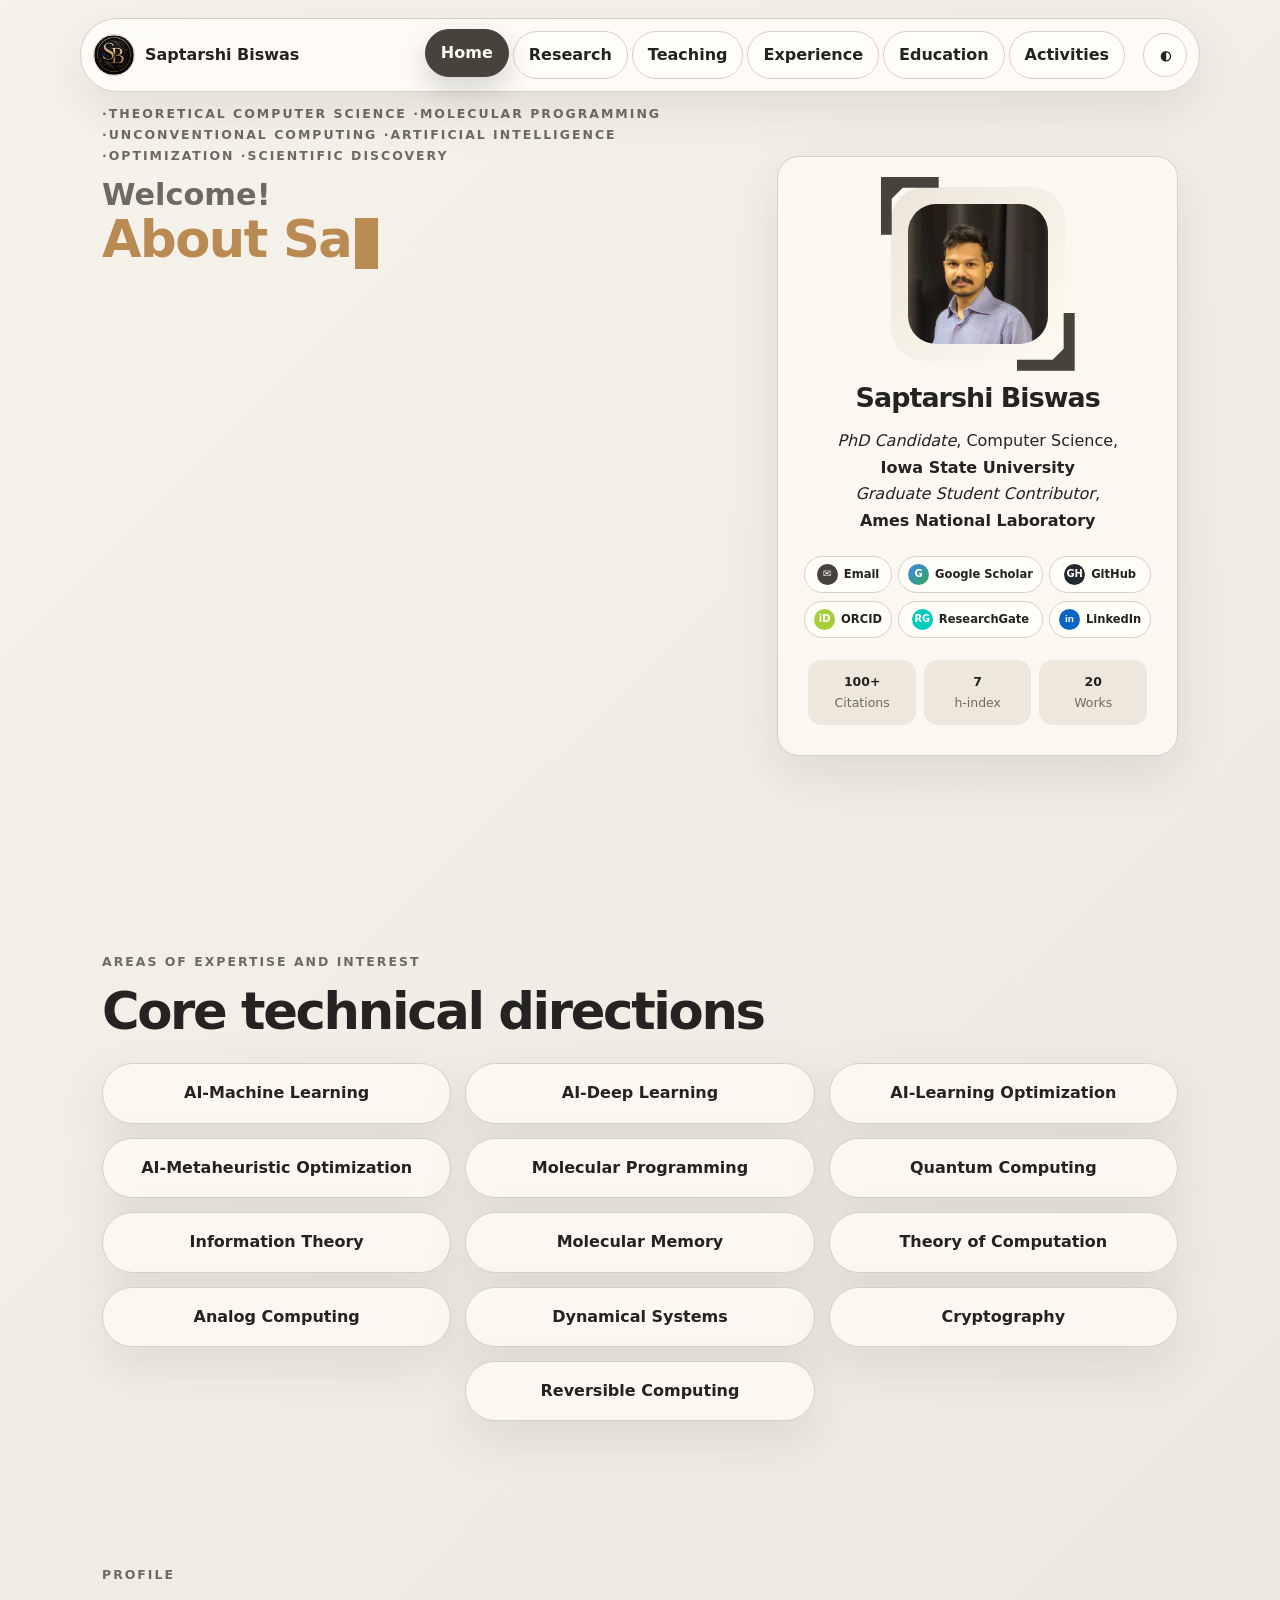
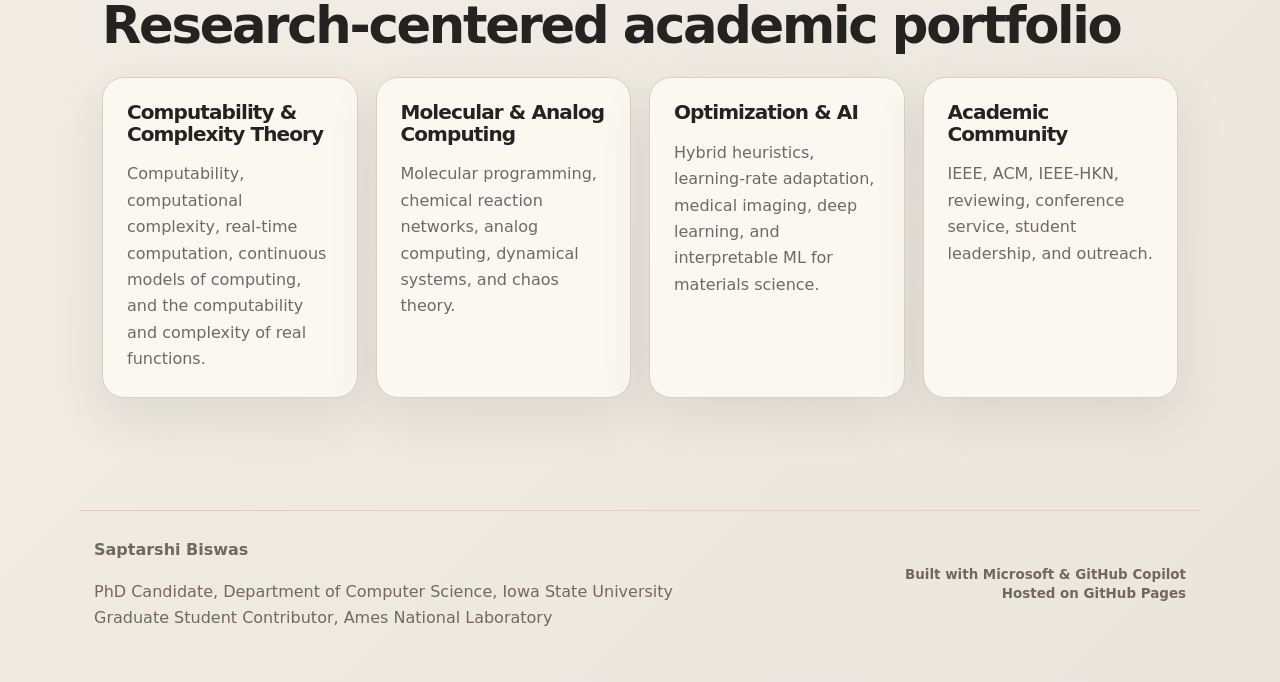
==== commit 9c4b71b1: "Refactor brand header to use image for logo; enhance visual consistency across pages" ====
--- a/index.html
+++ b/index.html
@@ -112,13 +112,11 @@
       <div class="scroll-progress-bar" id="scrollProgressBar"></div>
     </div>
     <header class="site-header">
-      <a class="brand" href="index.html" aria-label="Saptarshi Biswas home">
-        <span class="brand-mark">
-          SB
+      <a class="brand" href="index.html">
+        <span class="brand-mark brand-image-mark">
+          <img src="Designer.png" alt="SB" />
         </span>
-        <span class="brand-text">
-          Saptarshi Biswas
-        </span>
+        <span class="brand-text">Saptarshi Biswas</span>
       </a>
       <button class="menu-toggle" id="menuToggle" type="button" aria-label="Toggle navigation">
         ☰
--- a/style.css
+++ b/style.css
@@ -2799,4 +2799,21 @@
   color: #47423c !important;
 
   border-color: rgba(255, 250, 240, .65);
+}
+
+/* Navbar custom icon */
+
+.brand-image-mark {
+  padding: 0;
+  overflow: hidden;
+  background: transparent;
+  border: 1px solid var(--line);
+}
+
+.brand-image-mark img {
+  width: 100%;
+  height: 100%;
+  display: block;
+  object-fit: cover;
+  border-radius: 50%;
 }
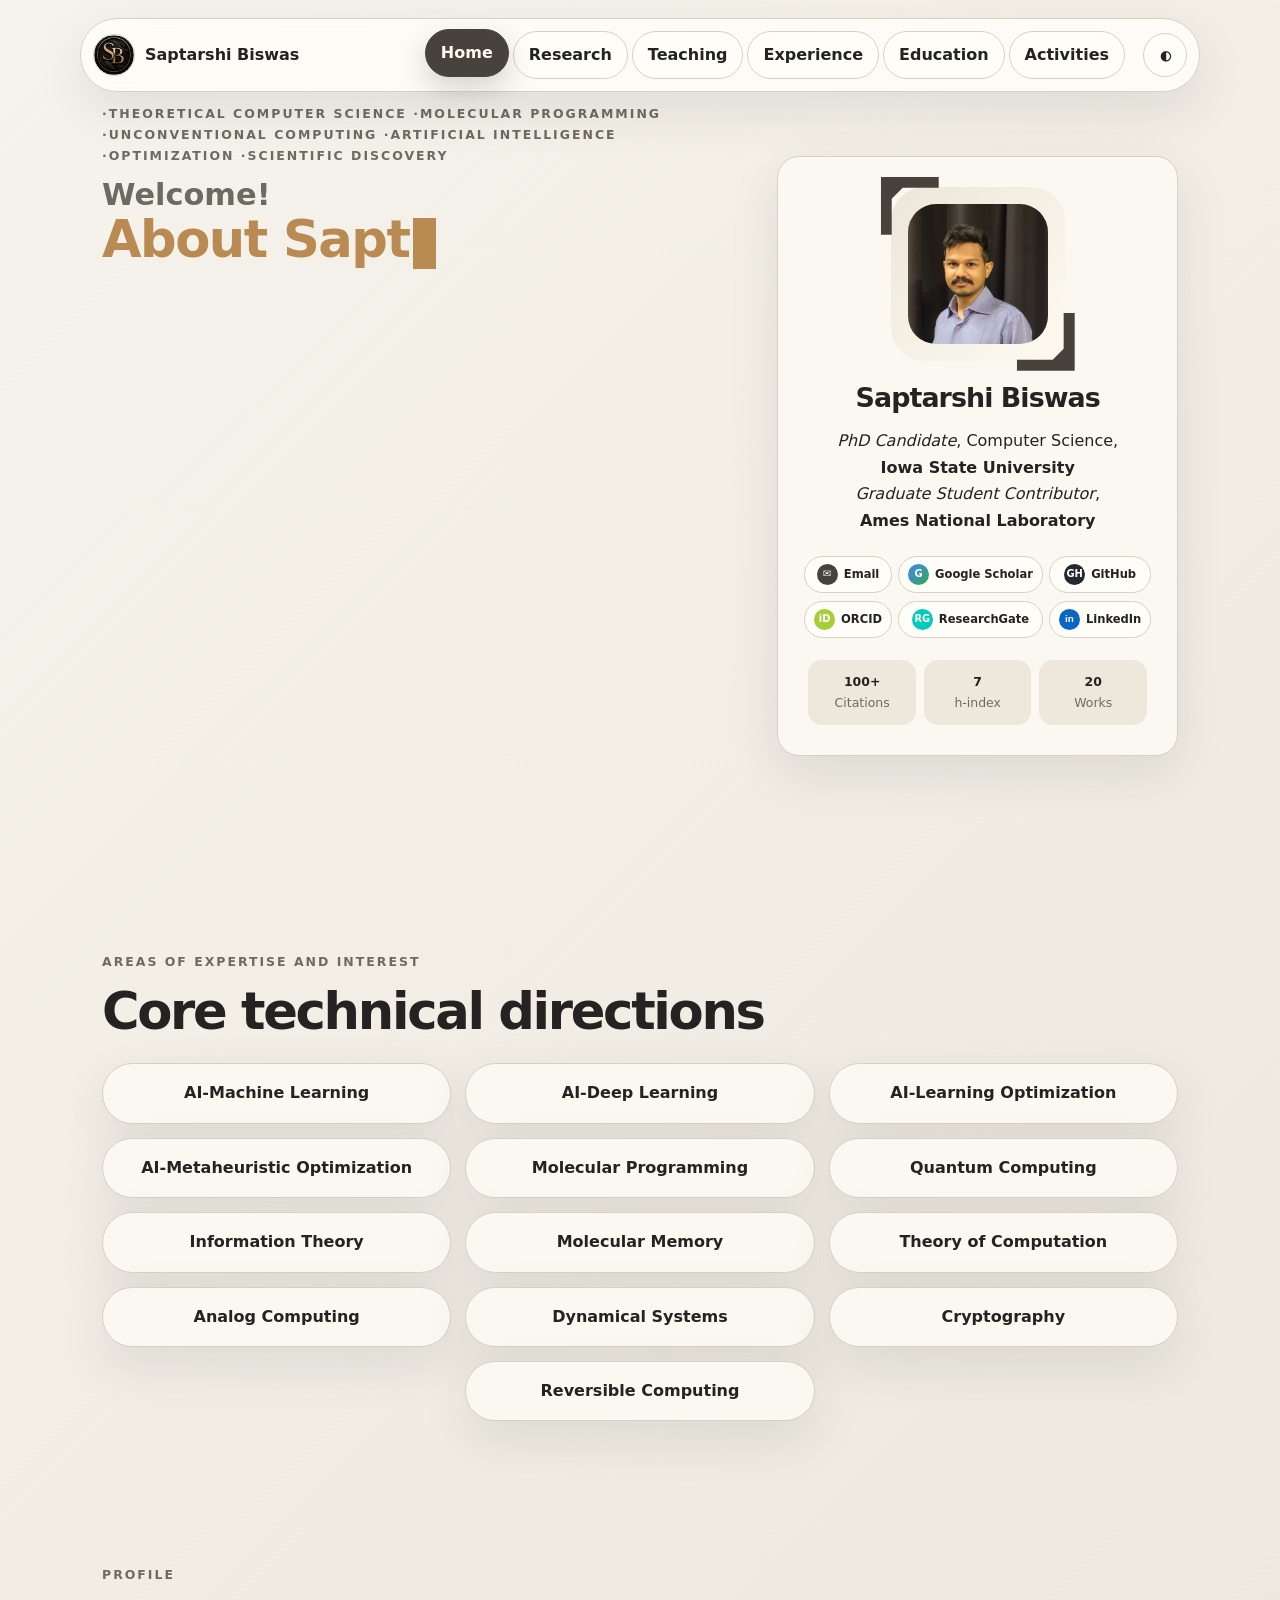
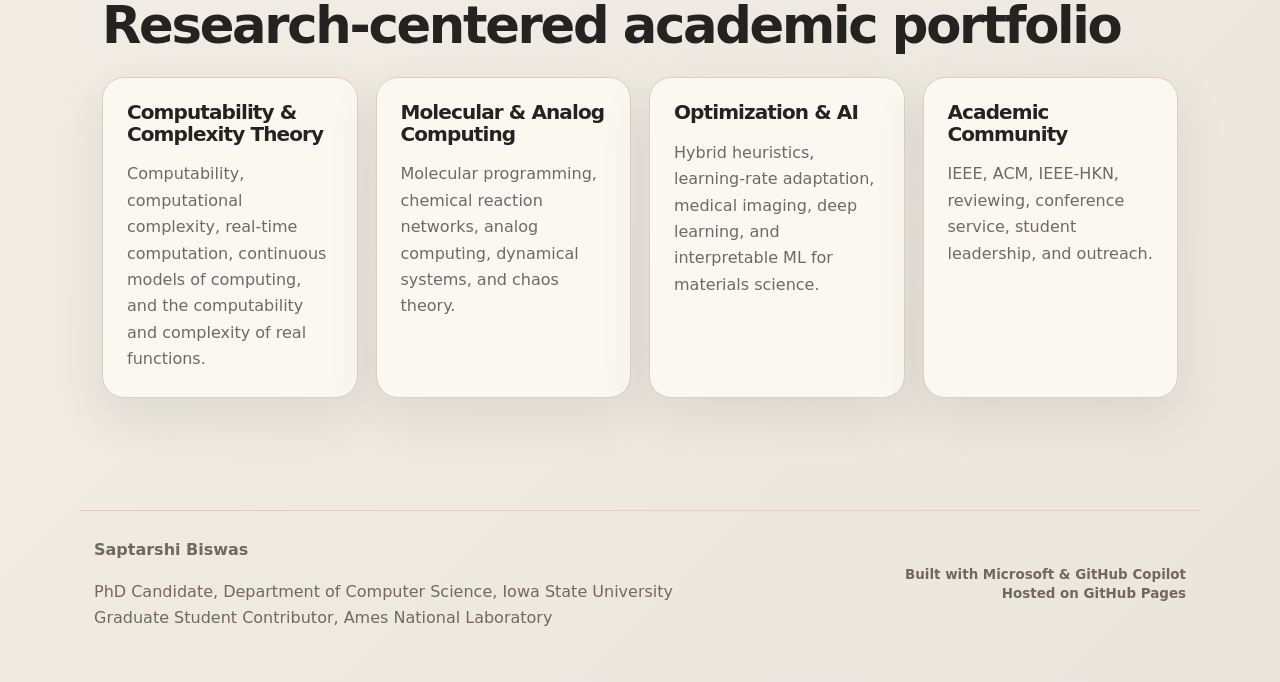
==== commit ba8f205f: "Refactor code structure for improved readability and maintainability" ====
--- a/index.html
+++ b/index.html
@@ -23,11 +23,11 @@
 
     <!-- Favicons -->
     <link rel="icon" href="favicon.ico" sizes="any" />
-    <link rel="icon" type="image/svg+xml" href="favicon.svg" />
-    <link rel="icon" type="image/png" sizes="48x48" href="favicon-48.png" />
-    <link rel="icon" type="image/png" sizes="192x192" href="favicon-192.png" />
-    <link rel="icon" type="image/png" sizes="512x512" href="favicon-512.png" />
-    <link rel="apple-touch-icon" sizes="192x192" href="favicon-192.png" />
+    <link rel="icon" type="image/png" href="Designer.png" />
+    <link rel="icon" type="image/png" sizes="48x48" href="Designer-48.png" />
+    <link rel="icon" type="image/png" sizes="192x192" href="Designer-192.png" />
+    <link rel="icon" type="image/png" sizes="512x512" href="Designer-512.png" />
+    <link rel="apple-touch-icon" sizes="192x192" href="Designer-192.png" />
 
     <!-- Open Graph / Social Preview -->
     <meta property="og:title" content="Saptarshi Biswas | PhD Candidate in Computer Science" />
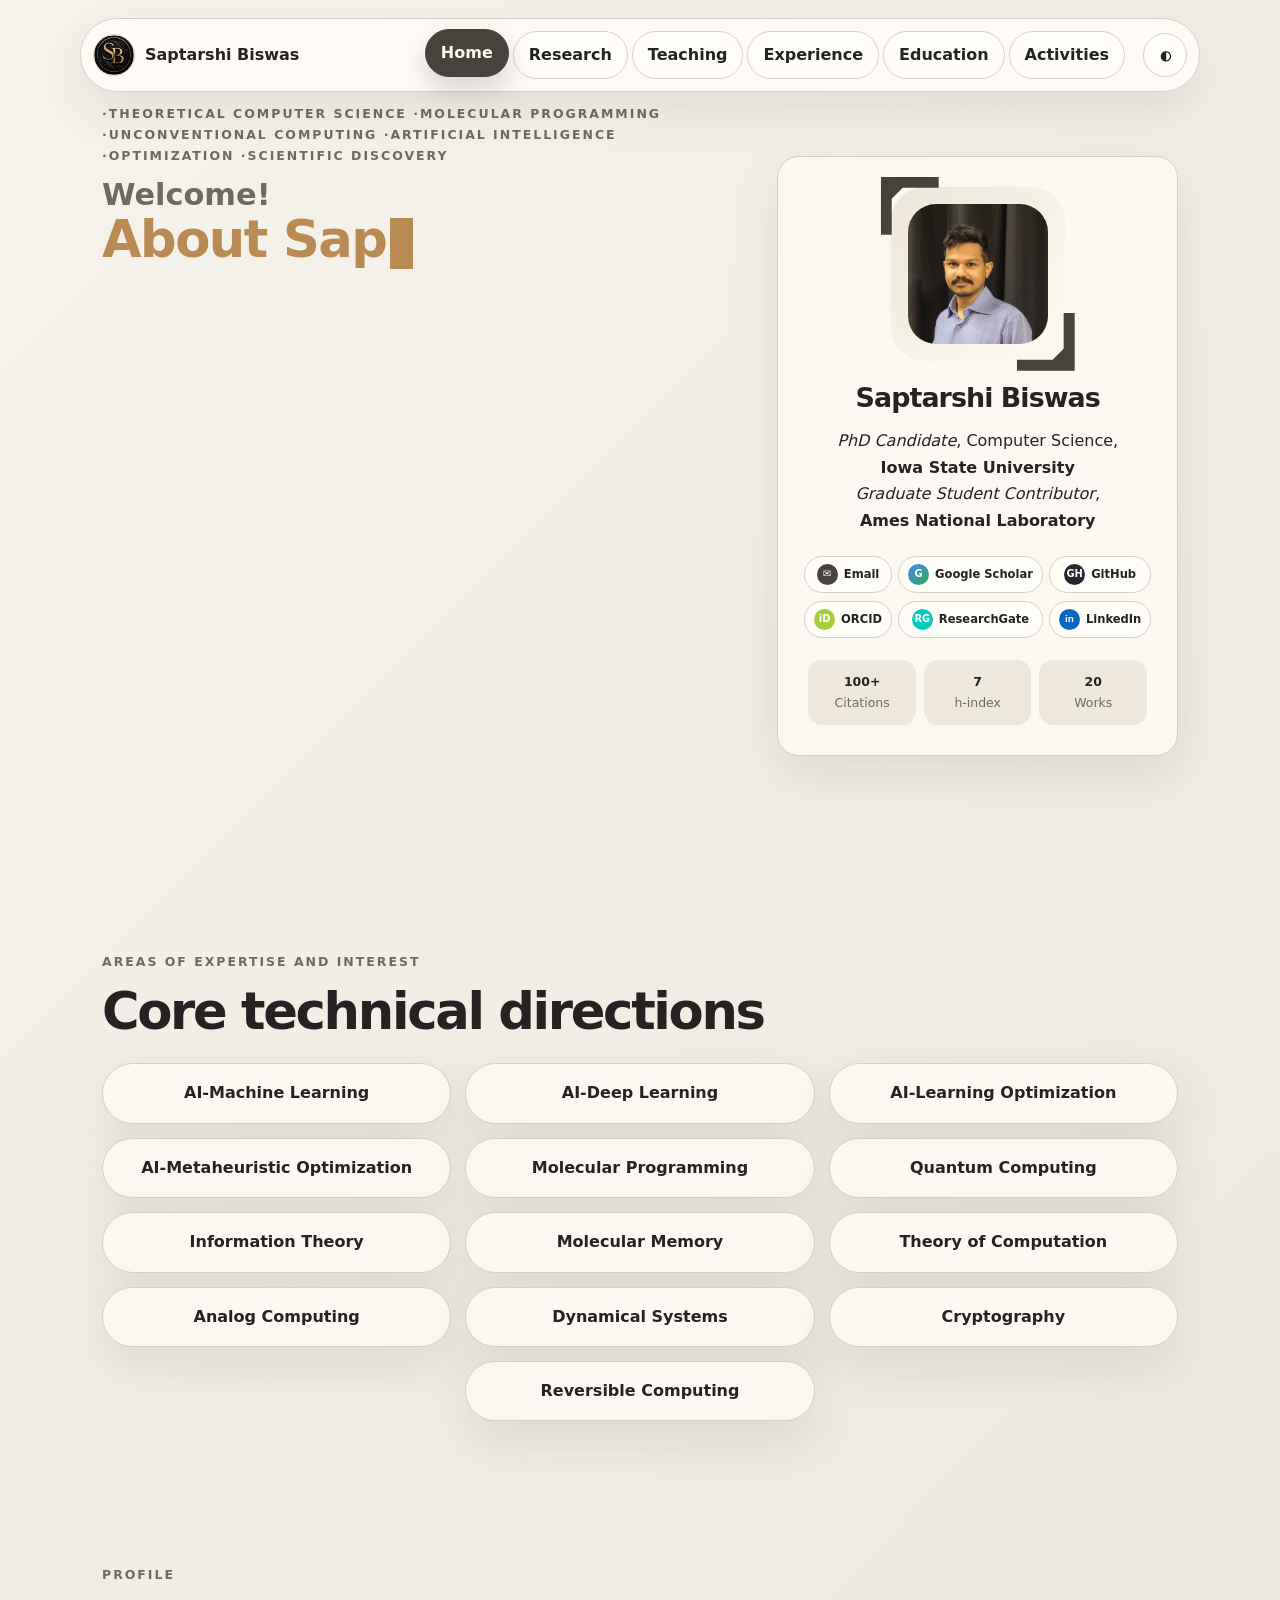
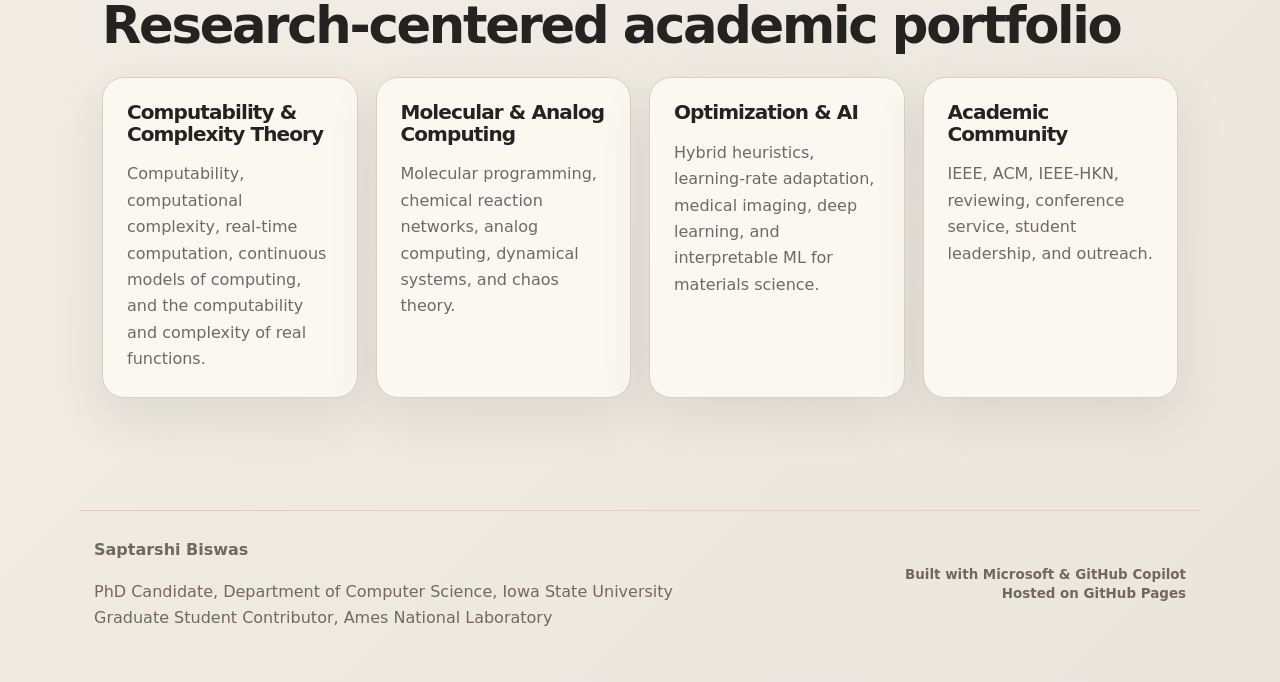
==== commit 553e83d7: "Update Open Graph and Twitter image meta tags to use new designer icon for improved branding" ====
--- a/index.html
+++ b/index.html
@@ -37,7 +37,7 @@
     />
     <meta property="og:type" content="website" />
     <meta property="og:url" content="https://Sapi98.github.io/" />
-    <meta property="og:image" content="https://Sapi98.github.io/profile.jpg" />
+    <meta property="og:image" content="https://Sapi98.github.io/Designer-512.png" />
     <meta property="og:site_name" content="Saptarshi Biswas" />
 
     <!-- Twitter / X Preview -->
@@ -47,7 +47,7 @@
       name="twitter:description"
       content="Research profile, publications, teaching, education, experience, people, and academic service of Saptarshi Biswas."
     />
-    <meta name="twitter:image" content="https://Sapi98.github.io/profile.jpg" />
+    <meta name="twitter:image" content="https://Sapi98.github.io/Designer-512.png" />
 
     <!-- Structured Data -->
     <script type="application/ld+json">
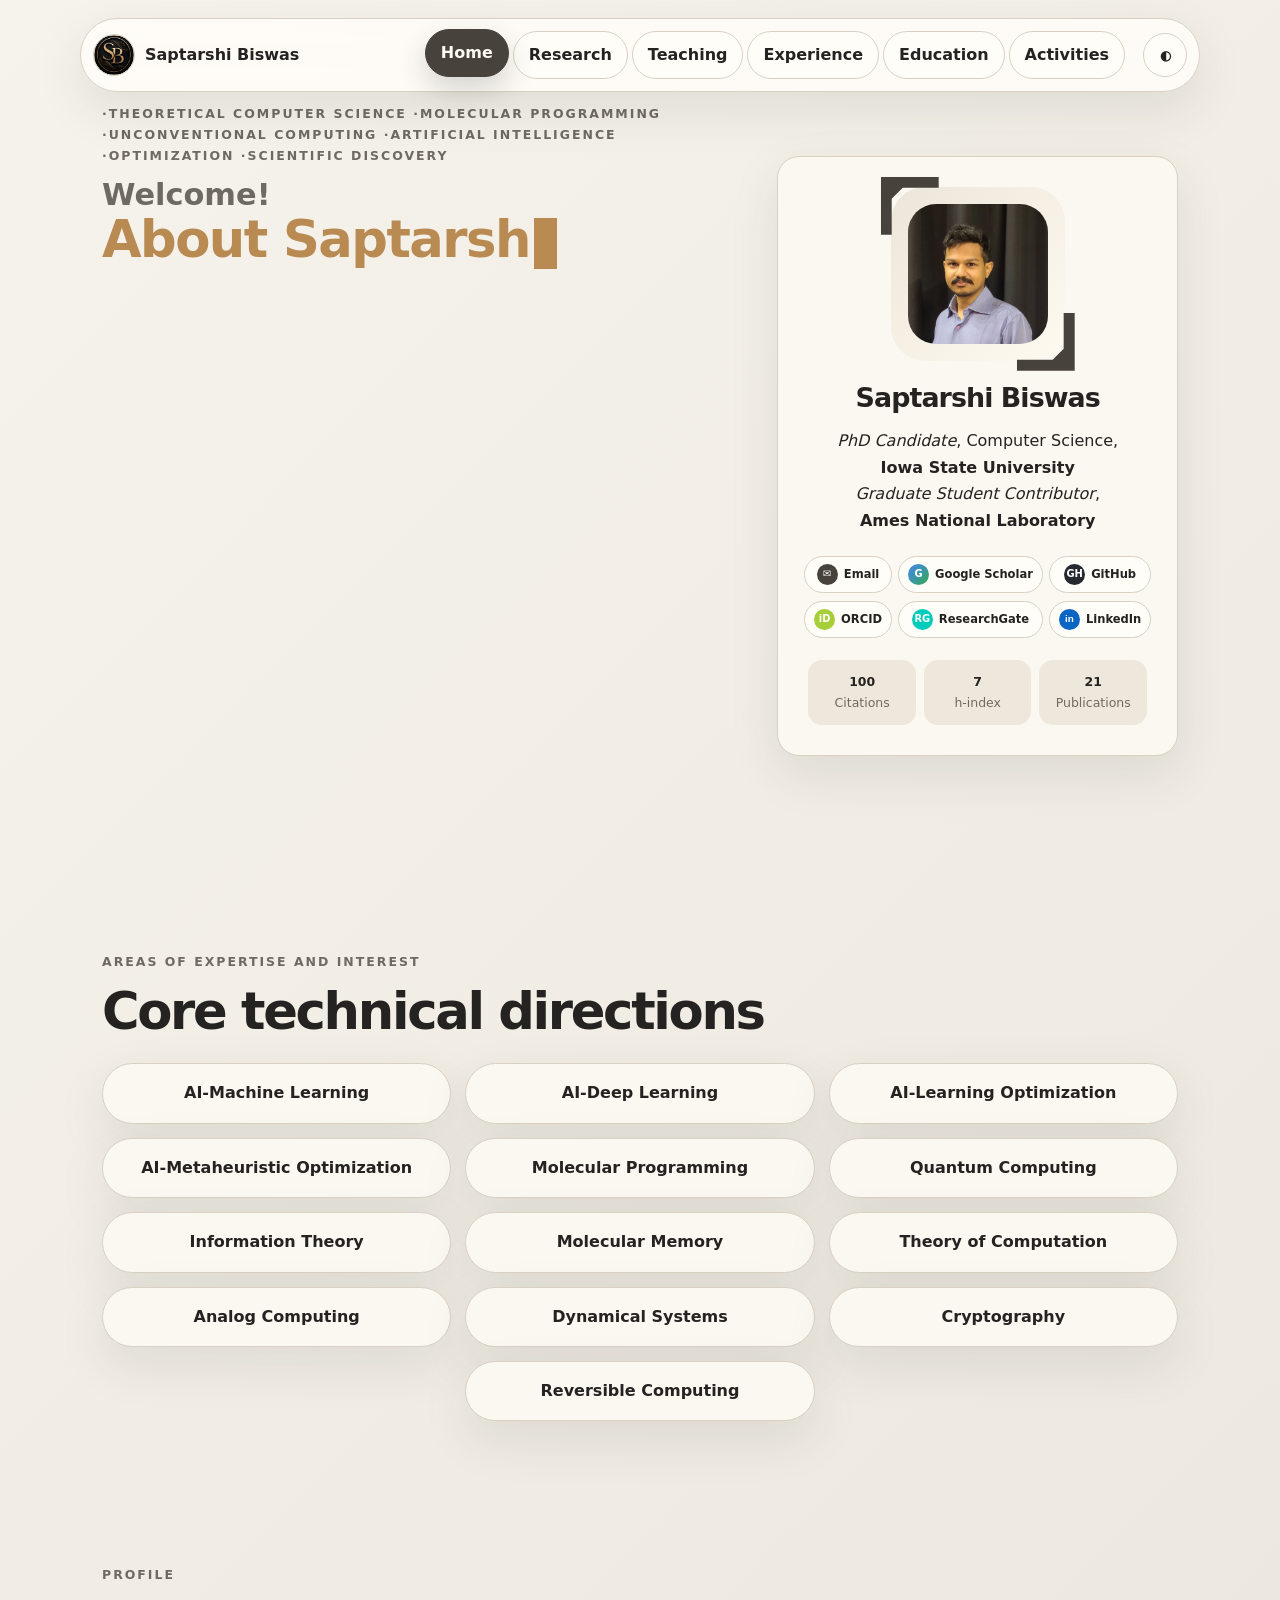
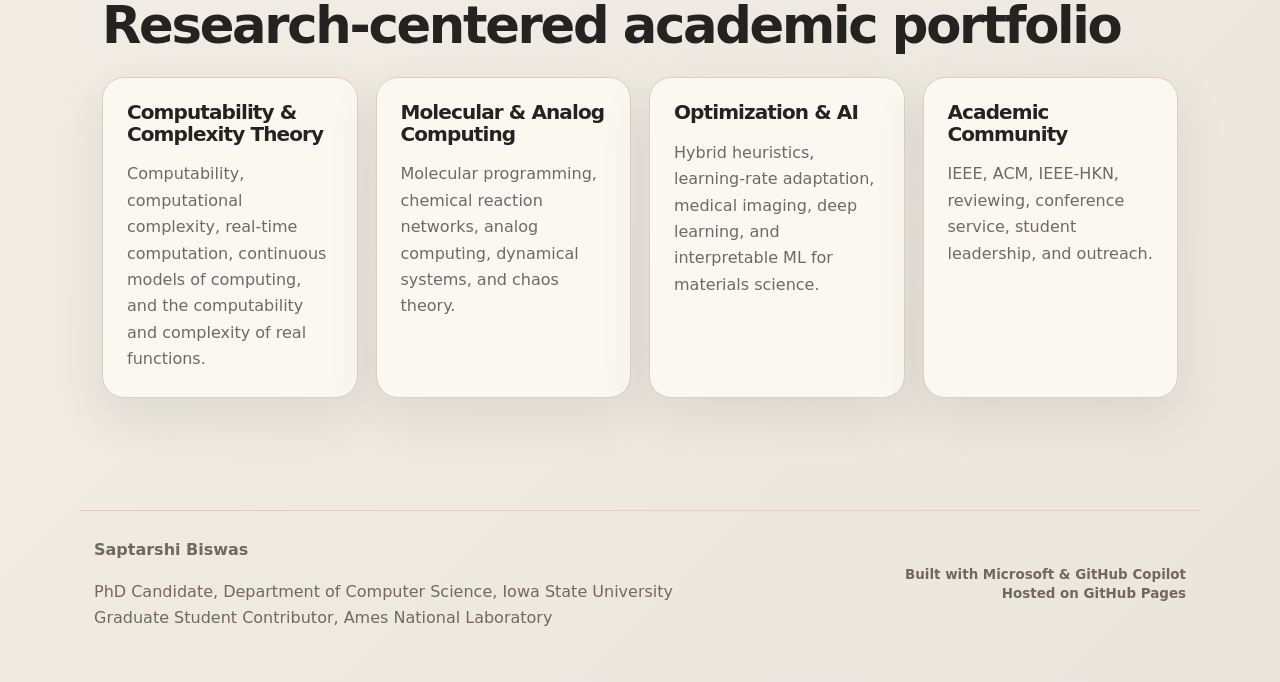
==== commit 4d3c2c59: "Update .gitignore, enhance index.html with research metrics, and implement Google Scholar statistics" ====
--- a/index.html
+++ b/index.html
@@ -269,7 +269,7 @@
 
   <a
     class="profile-link"
-    href="https://orcid.org/YOUR-ORCID-ID"
+    href="https://orcid.org/0000-0001-7082-023X"
     target="_blank"
     rel="noopener"
     aria-label="ORCID profile"
@@ -303,26 +303,22 @@
     <span class="profile-link-text">LinkedIn</span>
   </a>
 </div>
-          <div class="mini-stats">
-            <span>
-              <b>
-                100+
-              </b>
-              Citations
-            </span>
-            <span>
-              <b>
-                7
-              </b>
-              h-index
-            </span>
-            <span>
-              <b>
-                20
-              </b>
-              Works
-            </span>
-          </div>
+        <div class="mini-stats" aria-label="Research metrics">
+  <span>
+    <b id="citationCount">100+</b>
+    Citations
+  </span>
+
+  <span>
+    <b id="hIndex">7</b>
+    h-index
+  </span>
+
+  <span>
+    <b id="worksCount">20</b>
+    Publications
+  </span>
+</div>
         </aside>
       </section>
       <section class="section reveal">
@@ -495,5 +491,7 @@
 </footer>
     <script src="script.js">
     </script>
+    <script src="publications.js">
+    </script>
   </body>
 </html>
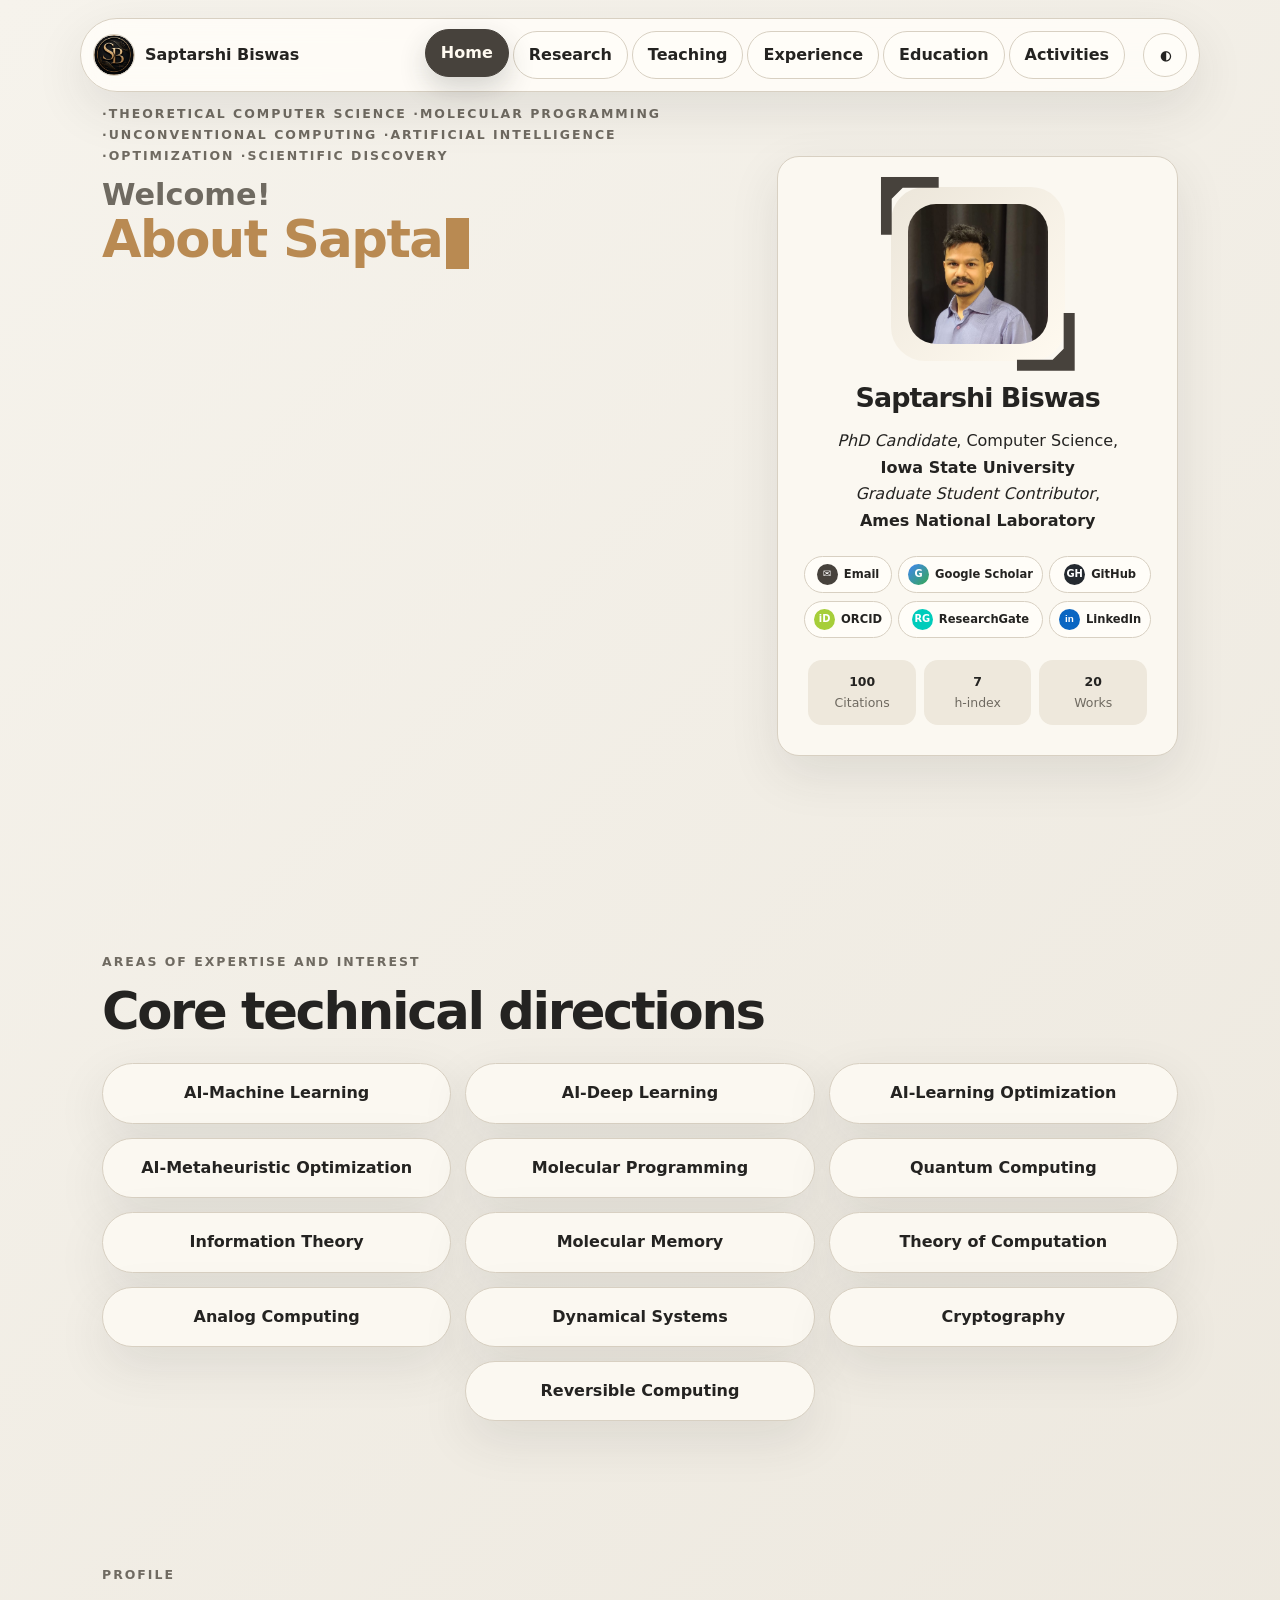
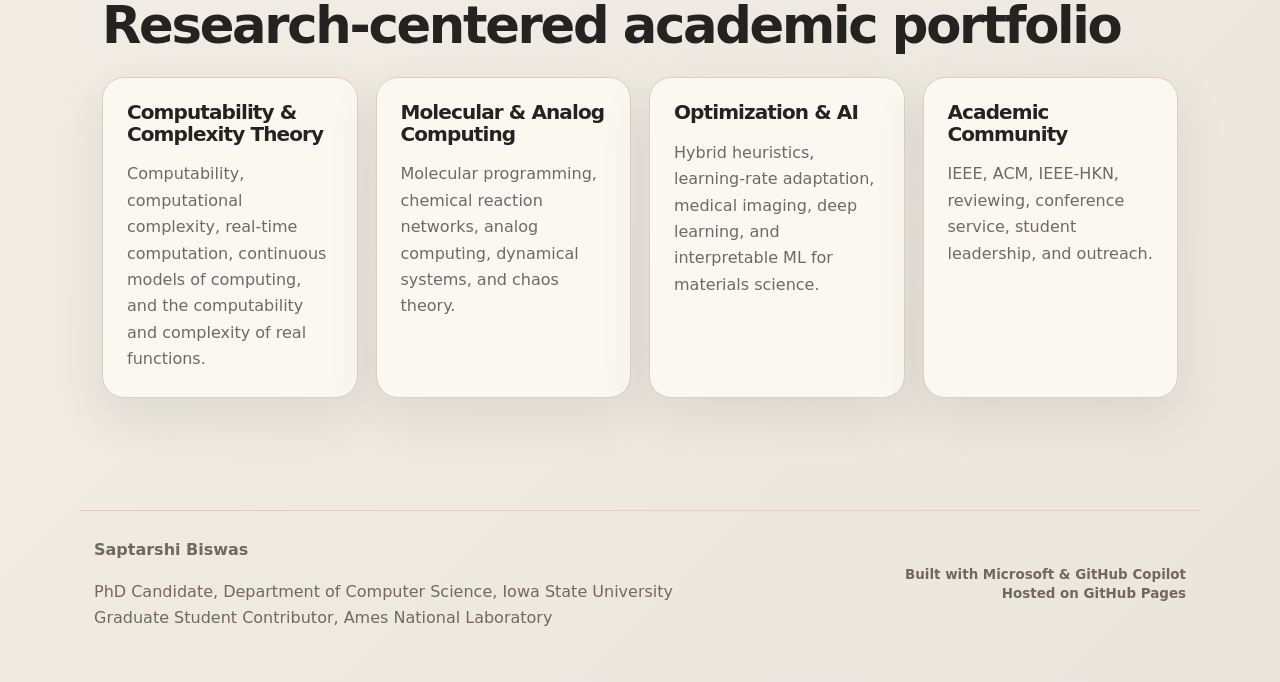
==== commit 17d31532: "Update index.html to change 'Publications' to 'Works' for improved terminology" ====
--- a/index.html
+++ b/index.html
@@ -316,7 +316,7 @@
 
   <span>
     <b id="worksCount">20</b>
-    Publications
+    Works
   </span>
 </div>
         </aside>
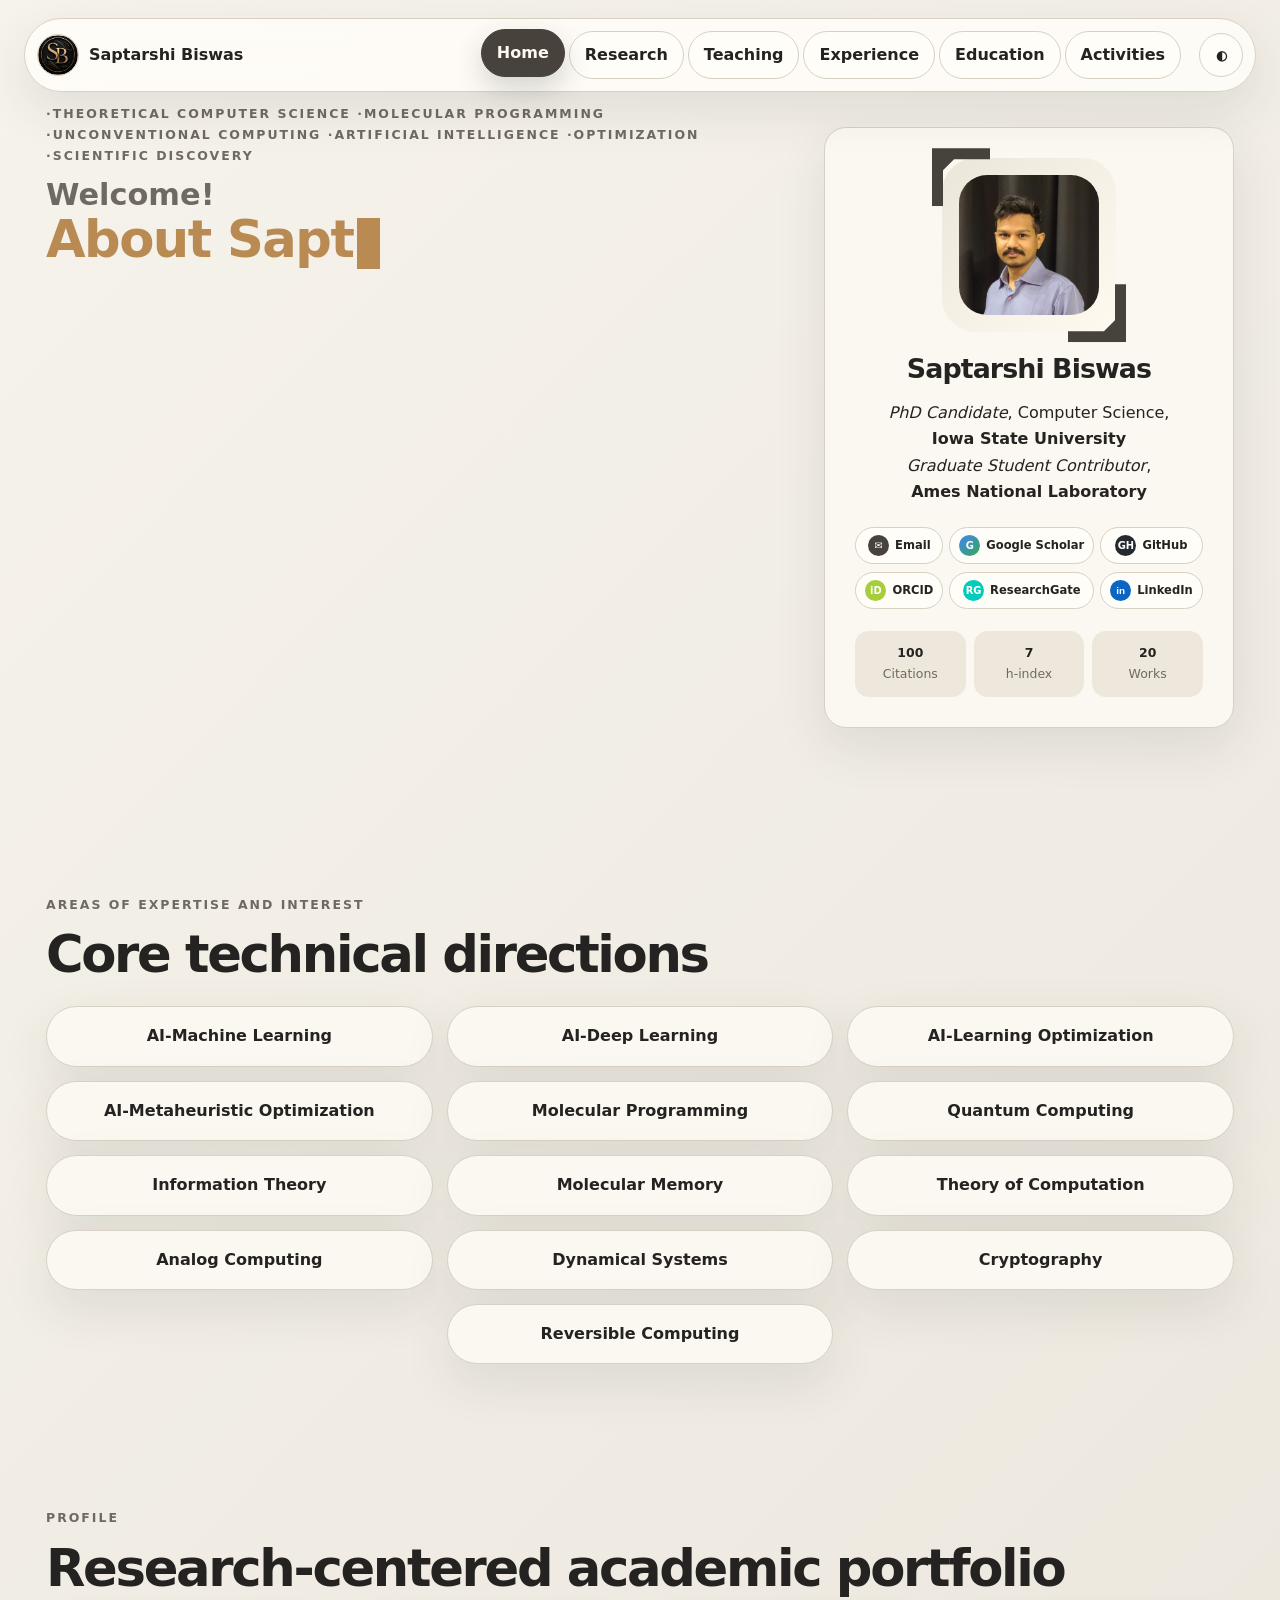
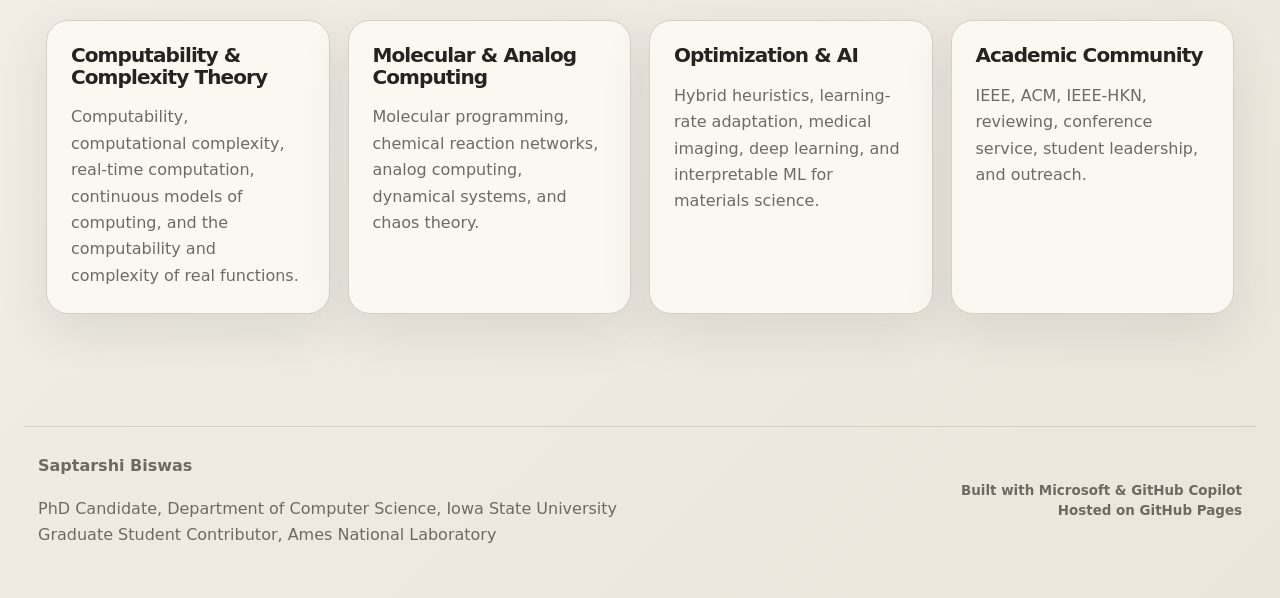
==== commit 9d8e3c57: "Refactor code structure for improved readability and maintainability" ====
--- a/index.html
+++ b/index.html
@@ -190,10 +190,10 @@
               
 
               <div class="hero-actions">
-                <a class="btn btn-charcoal" href="Short_CV.pdf" target="_blank" rel="noopener">
+                <a class="btn btn-charcoal" href="Documents/Short_CV.pdf" target="_blank" rel="noopener">
                   Short CV
                 </a>
-                <a class="btn btn-soft" href="CV.pdf" target="_blank" rel="noopener">
+                <a class="btn btn-soft" href="Documents/CV.pdf" target="_blank" rel="noopener">
                   Full Academic CV
                 </a>
                 <!-- <a class="btn btn-soft" href="https://scholar.google.com/citations?user=PUi9jlQAAAAJ&hl=en" target="_blank" rel="noopener">
@@ -209,7 +209,7 @@
             </span>
             <span class="corner-arrow corner-arrow-minor corner-arrow-tl-minor">
             </span>
-            <img src="profile.jpg" alt="Saptarshi Biswas" onerror="this.style.display='none'; this.nextElementSibling.style.display='grid';" />
+            <img src="Documents/profile.jpg" alt="Saptarshi Biswas" onerror="this.style.display='none'; this.nextElementSibling.style.display='grid';" />
             <span class="profile-initials">
               SB
             </span>
--- a/style.css
+++ b/style.css
@@ -10,7 +10,7 @@
   --cream: #fffaf0;
   --shadow: 0 18px 50px rgba(52, 49, 45, .10);
   --radius: 22px;
-  --max: 1120px;
+  --max: min(1440px, calc(100vw - 48px));
   --accent: #b98a52;
   --name-accent: #b98a52;
   --tagline-accent: #8c6a3d;
@@ -33,7 +33,9 @@
 
 }
 
-* {
+*,
+*::before,
+*::after {
   box-sizing: border-box;
 }
 
@@ -149,9 +151,14 @@
 .hero {
   min-height: 72vh;
   display: grid;
-  grid-template-columns: 1.45fr .9fr;
-  gap: 30px;
+  grid-template-columns: minmax(0, 1fr) minmax(340px, 410px);
+  gap: clamp(30px, 4vw, 64px);
   align-items: center;
+}
+
+.hero-content {
+  min-width: 0;
+  max-width: 900px;
 }
 
 .eyebrow {
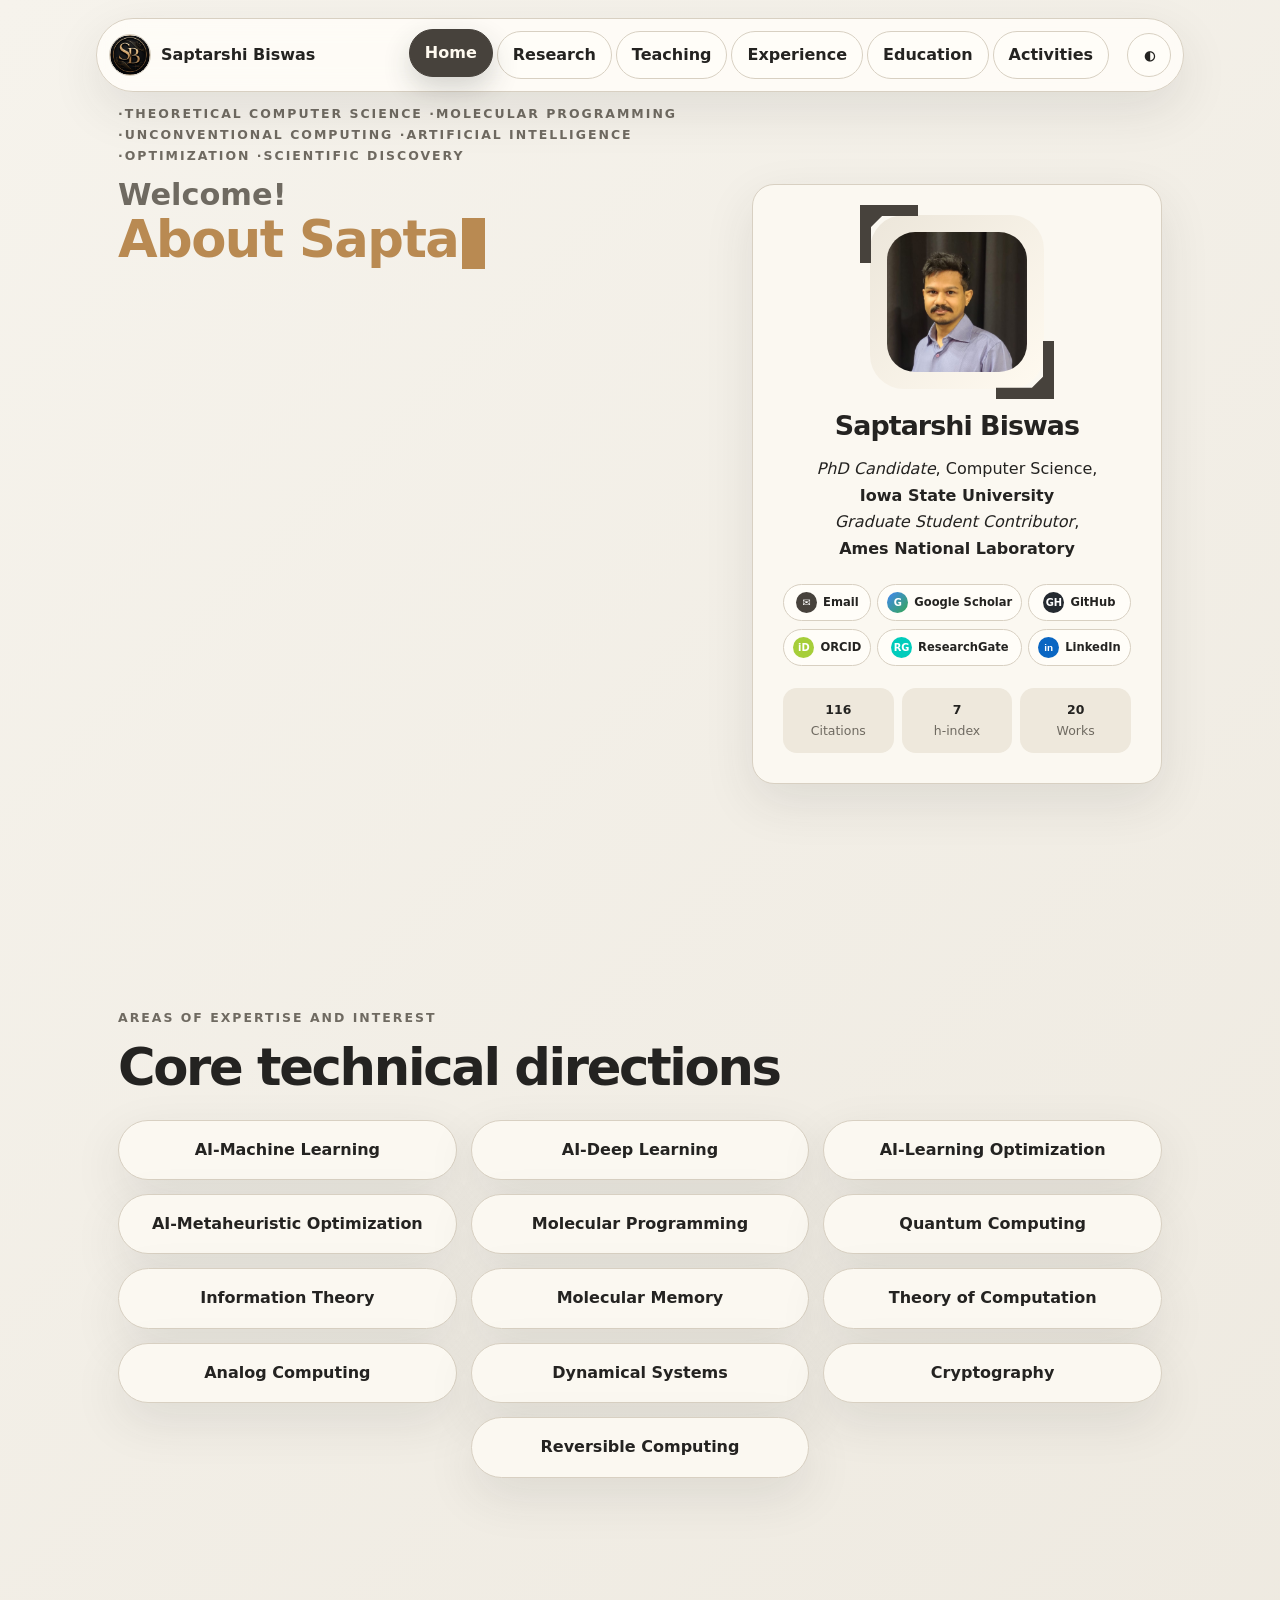
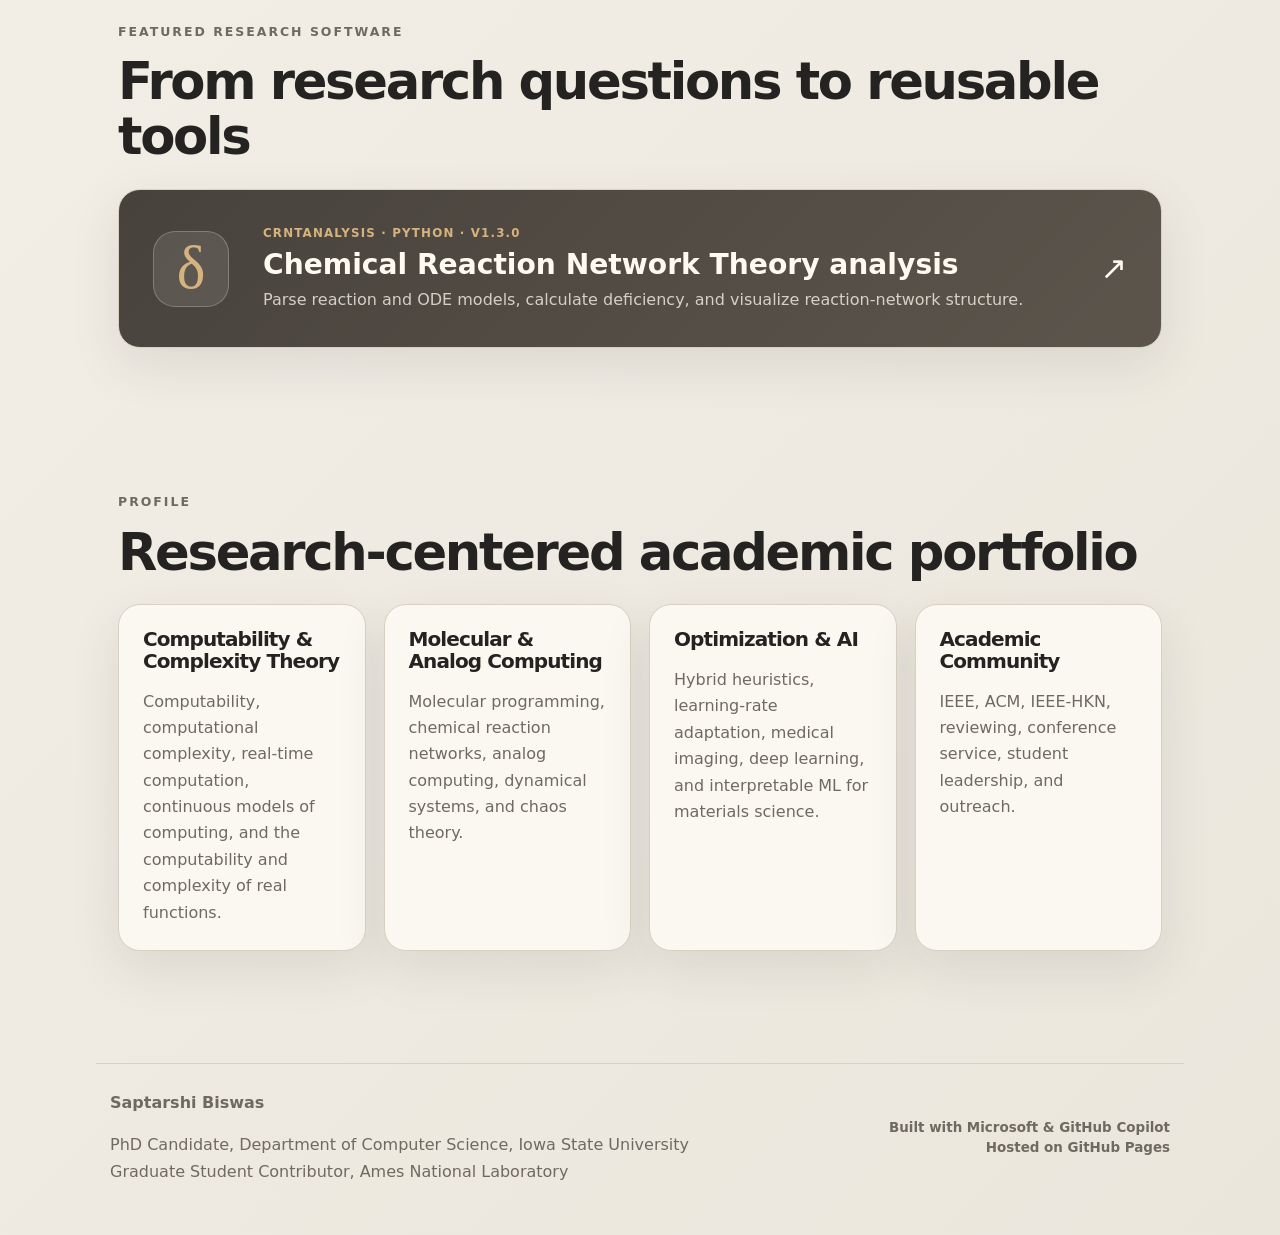
==== commit 2de92c56: "Add featured research software section and update metadata for CRNTAnalysis" ====
--- a/index.html
+++ b/index.html
@@ -372,6 +372,24 @@
           </span>
         </div>
       </section>
+      <section class="section reveal software-teaser-section">
+        <div class="section-heading">
+          <p class="eyebrow">Featured Research Software</p>
+          <h2>From research questions to reusable tools</h2>
+        </div>
+
+        <a class="software-teaser" href="research.html#research-software">
+          <span class="software-teaser-mark" aria-hidden="true">δ</span>
+          <span class="software-teaser-copy">
+            <span class="software-teaser-meta">CRNTAnalysis · Python · v1.3.0</span>
+            <strong>Chemical Reaction Network Theory analysis</strong>
+            <span>
+              Parse reaction and ODE models, calculate deficiency, and visualize reaction-network structure.
+            </span>
+          </span>
+          <span class="software-teaser-arrow" aria-hidden="true">↗</span>
+        </a>
+      </section>
       <section class="section reveal">
         <div class="section-heading">
           <p class="eyebrow">
--- a/style.css
+++ b/style.css
@@ -245,8 +245,8 @@
 
 .profile-photo-frame {
   position: relative;
-  width: 142px;
-  height: 142px;
+  width: 174px;
+  height: 174px;
   margin: 0 auto 22px;
   border-radius: 34px;
   display: grid;
@@ -257,8 +257,8 @@
 
 .profile-photo-frame img,
 .profile-initials {
-  width: 112px;
-  height: 112px;
+  width: 140px;
+  height: 140px;
   border-radius: 28px;
   object-fit: cover;
   display: grid;
@@ -510,6 +510,264 @@
 .pub-venue {
   color: var(--muted);
   transition: color .5s ease;
+}
+
+/* Featured research software */
+
+.research-software-section {
+  scroll-margin-top: 110px;
+}
+
+.software-feature {
+  display: grid;
+  grid-template-columns: minmax(230px, 300px) minmax(0, 1fr);
+  overflow: hidden;
+  background: linear-gradient(145deg, var(--surface), var(--tile));
+  border: 1px solid var(--line);
+  border-radius: calc(var(--radius) + 6px);
+  box-shadow: var(--shadow);
+}
+
+.software-visual {
+  position: relative;
+  min-height: 390px;
+  display: grid;
+  place-content: center;
+  justify-items: center;
+  overflow: hidden;
+  color: #fffaf0;
+  background:
+    radial-gradient(circle at 20% 18%, rgba(214, 178, 127, .48), transparent 24%),
+    linear-gradient(150deg, #5c554c, #2f2c28 70%);
+  isolation: isolate;
+}
+
+.software-visual::before,
+.software-visual::after {
+  content: "";
+  position: absolute;
+  z-index: -1;
+  width: 190px;
+  height: 1px;
+  background: rgba(255, 250, 240, .22);
+  transform: rotate(34deg);
+}
+
+.software-visual::after {
+  transform: rotate(-38deg);
+}
+
+.software-visual-label {
+  margin-bottom: 4px;
+  color: #d6b27f;
+  font-size: .76rem;
+  font-weight: 900;
+  letter-spacing: .24em;
+}
+
+.software-visual strong {
+  font-family: Georgia, serif;
+  font-size: 6.5rem;
+  font-weight: 500;
+  line-height: .9;
+  text-shadow: 0 18px 38px rgba(0, 0, 0, .3);
+}
+
+.software-formula {
+  margin-top: 15px;
+  padding: 6px 12px;
+  border: 1px solid rgba(255, 250, 240, .24);
+  border-radius: 999px;
+  background: rgba(255, 250, 240, .08);
+  font-size: .78rem;
+  font-weight: 800;
+  letter-spacing: .08em;
+}
+
+.software-node {
+  position: absolute;
+  width: 13px;
+  height: 13px;
+  border: 3px solid #47423c;
+  border-radius: 50%;
+  background: #d6b27f;
+  box-shadow: 0 0 0 5px rgba(214, 178, 127, .18);
+}
+
+.software-node-one {
+  top: 20%;
+  right: 18%;
+}
+
+.software-node-two {
+  bottom: 24%;
+  left: 16%;
+}
+
+.software-node-three {
+  right: 25%;
+  bottom: 14%;
+}
+
+.software-feature-content {
+  padding: clamp(28px, 4vw, 52px);
+}
+
+.software-meta,
+.software-tags,
+.software-actions {
+  display: flex;
+  flex-wrap: wrap;
+  align-items: center;
+  gap: 9px;
+}
+
+.software-meta {
+  margin-bottom: 18px;
+  color: var(--muted);
+  font-size: .76rem;
+  font-weight: 900;
+  letter-spacing: .06em;
+  text-transform: uppercase;
+}
+
+.software-meta > span:not(.software-badge)::before {
+  content: "·";
+  margin-right: 9px;
+  color: var(--accent);
+}
+
+.software-badge {
+  padding: 7px 11px;
+  border-radius: 999px;
+  background: #b98a52;
+  color: #fffaf0;
+}
+
+.software-feature h3 {
+  margin-bottom: 12px;
+  font-size: clamp(2rem, 4vw, 3.4rem);
+}
+
+.software-lead {
+  max-width: 780px;
+  margin: 0;
+  color: var(--muted);
+  font-size: 1.05rem;
+}
+
+.software-capabilities {
+  display: grid;
+  grid-template-columns: repeat(2, minmax(0, 1fr));
+  gap: 10px 24px;
+  margin: 24px 0;
+  padding: 0;
+  list-style: none;
+}
+
+.software-capabilities li {
+  position: relative;
+  padding-left: 24px;
+  font-weight: 700;
+}
+
+.software-capabilities li::before {
+  content: "✓";
+  position: absolute;
+  left: 0;
+  color: var(--accent);
+  font-weight: 900;
+}
+
+.software-tags span {
+  padding: 7px 10px;
+  border: 1px solid var(--line);
+  border-radius: 999px;
+  background: var(--surface-2);
+  font-size: .73rem;
+  font-weight: 800;
+}
+
+.software-actions {
+  margin-top: 28px;
+}
+
+.software-teaser {
+  display: grid;
+  grid-template-columns: auto minmax(0, 1fr) auto;
+  align-items: center;
+  gap: clamp(18px, 3vw, 34px);
+  padding: clamp(22px, 3vw, 34px);
+  overflow: hidden;
+  border: 1px solid var(--line);
+  border-radius: var(--radius);
+  background: linear-gradient(135deg, #47423c, #5c554c);
+  color: #fffaf0;
+  box-shadow: var(--shadow);
+  text-decoration: none;
+  transition:
+    transform .35s ease,
+    box-shadow .45s ease,
+    border-color .45s ease;
+}
+
+.software-teaser:hover {
+  transform: translateY(-6px);
+  border-color: #b98a52;
+  box-shadow: 0 30px 75px rgba(52, 49, 45, .24);
+}
+
+.software-teaser-mark {
+  width: 76px;
+  height: 76px;
+  display: grid;
+  place-items: center;
+  border: 1px solid rgba(255, 250, 240, .24);
+  border-radius: 22px;
+  background: rgba(255, 250, 240, .1);
+  color: #d6b27f;
+  font-family: Georgia, serif;
+  font-size: 3.8rem;
+  line-height: 1;
+}
+
+.software-teaser-copy {
+  display: grid;
+  gap: 5px;
+}
+
+.software-teaser-copy strong {
+  font-size: clamp(1.25rem, 2.2vw, 1.8rem);
+  line-height: 1.2;
+}
+
+.software-teaser-copy > span:last-child {
+  color: rgba(255, 250, 240, .76);
+}
+
+.software-teaser-meta {
+  color: #d6b27f;
+  font-size: .74rem;
+  font-weight: 900;
+  letter-spacing: .1em;
+  text-transform: uppercase;
+}
+
+.software-teaser-arrow {
+  font-size: 2rem;
+  transition: transform .35s ease;
+}
+
+.software-teaser:hover .software-teaser-arrow {
+  transform: translate(4px, -4px);
+}
+
+body[data-theme="dark"] .software-feature {
+  background: linear-gradient(145deg, var(--tile), var(--surface-2));
+}
+
+body[data-theme="dark"] .software-tags span {
+  background: #242321;
 }
 
 .filters {
@@ -712,6 +970,7 @@
 .timeline-date {
   color: var(--muted);
   font-weight: 900;
+  line-height: 1.35;
   text-align: right;
   padding-top: 24px;
 }
@@ -799,11 +1058,16 @@
 }
 
 .accordion-icon {
-  width: 38px;
+  width: 46px;
+  min-width: 46px;
+  max-width: 46px;
   height: 38px;
+  min-height: 38px;
+  max-height: 38px;
+  flex: 0 0 46px;
   display: grid;
   place-items: center;
-  border-radius: 50%;
+  border-radius: 999px;
   background: var(--surface-2);
   color: var(--text);
   font-size: 1.4rem;
@@ -813,18 +1077,34 @@
     color .5s ease;
 }
 
+.expand-card {
+  overflow: hidden;
+}
+
 .expand-details {
-  display: grid;
-  grid-template-rows: 0fr;
-  transition:
-    grid-template-rows .38s ease,
-    background-color .5s ease;
+  display: grid !important;
+  grid-template-rows: 0fr !important;
+  height: auto !important;
+  visibility: visible !important;
+  opacity: 0;
+  overflow: hidden;
+  background: transparent;
+  border-top: 0;
+  transition:
+    grid-template-rows .42s ease,
+    opacity .28s ease,
+    background-color .42s ease,
+    border-color .42s ease;
 }
 
 .expand-details > div {
+  min-height: 0;
   overflow: hidden;
   padding: 0 24px;
   color: var(--muted);
+  transition:
+    padding .42s ease,
+    color .42s ease;
 }
 
 .expand-card:hover .expand-summary {
@@ -856,7 +1136,8 @@
 }
 
 .expand-card.open .expand-details {
-  grid-template-rows: 1fr;
+  grid-template-rows: 1fr !important;
+  opacity: 1;
   background: var(--surface);
   border-top: 1px solid var(--line);
 }
@@ -866,6 +1147,25 @@
   color: var(--text);
 }
 
+.expand-card:not(.open) .expand-details {
+  grid-template-rows: 0fr !important;
+  opacity: 0;
+  height: auto !important;
+  visibility: visible !important;
+  background: transparent !important;
+  border-top: 0 !important;
+}
+
+.expand-card:not(.open) .expand-details > div {
+  padding-top: 0 !important;
+  padding-bottom: 0 !important;
+}
+
+.expand-card:not(.open):hover .expand-details {
+  background: transparent !important;
+  border-top: 0 !important;
+}
+
 .numbered-list {
   list-style: decimal;
   padding-left: 1.4rem;
@@ -874,6 +1174,10 @@
 .numbered-list li::marker {
   font-weight: 900;
   color: #47423c;
+}
+
+.service-card ol li::marker {
+  font-weight: 900;
 }
 
 .accordion-grid {
@@ -1056,6 +1360,13 @@
   background: #4b453e;
 }
 
+/* Keep laptop layouts comfortably inset without changing large displays. */
+@media (min-width: 901px) and (max-width: 1500px) {
+  :root {
+    --max: 85vw;
+  }
+}
+
 @media (max-width: 980px) {
   .grid.four,
   .grid.three,
@@ -1084,6 +1395,18 @@
 }
 
 @media (max-width: 900px) {
+  .software-feature {
+    grid-template-columns: 1fr;
+  }
+
+  .software-visual {
+    min-height: 240px;
+  }
+
+  .software-capabilities {
+    grid-template-columns: 1fr;
+  }
+
   .site-header {
     margin: 10px;
     border-radius: 24px;
@@ -1166,6 +1489,40 @@
 }
 
 @media (max-width: 520px) {
+  .software-teaser {
+    grid-template-columns: auto minmax(0, 1fr);
+  }
+
+  .software-teaser-mark {
+    width: 58px;
+    height: 58px;
+    border-radius: 17px;
+    font-size: 2.8rem;
+  }
+
+  .software-teaser-arrow {
+    display: none;
+  }
+
+  .software-meta > span:not(.software-badge)::before {
+    display: none;
+  }
+
+  .software-meta {
+    align-items: flex-start;
+    flex-direction: column;
+  }
+
+  .software-actions {
+    align-items: stretch;
+    flex-direction: column;
+  }
+
+  .software-actions .btn {
+    justify-content: center;
+    text-align: center;
+  }
+
   h1 {
     font-size: 2.7rem;
   }
@@ -1208,109 +1565,12 @@
   }
 }
 
-/* Better handling for long timeline dates like Decision Scientist Intern */
-
-.timeline-date {
-  line-height: 1.35;
-}
-
 @media (min-width: 901px) {
   .timeline-date {
     font-size: .88rem;
   }
 }
 
-/* Smooth open + close animation for all expandable cards
-   Applies to:
-   - Timeline cards in Experience/Education
-   - Service tiles in Service page
-*/
-
-.expand-card {
-  overflow: hidden;
-}
-
-.expand-details {
-  display: grid !important;
-  grid-template-rows: 0fr !important;
-  height: auto !important;
-  visibility: visible !important;
-  opacity: 0;
-  overflow: hidden;
-  background: transparent;
-  border-top: 0;
-  transition:
-    grid-template-rows .42s ease,
-    opacity .28s ease,
-    background-color .42s ease,
-    border-color .42s ease;
-}
-
-.expand-details > div {
-  min-height: 0;
-  overflow: hidden;
-  padding: 0 24px;
-  transition:
-    padding .42s ease,
-    color .42s ease;
-}
-
-/* Open state */
-
-.expand-card.open .expand-details {
-  grid-template-rows: 1fr !important;
-  opacity: 1;
-  background: var(--surface);
-  border-top: 1px solid var(--line);
-}
-
-.expand-card.open .expand-details > div {
-  padding: 20px 24px 24px;
-}
-
-/* Closed state: keep it animatable instead of snapping shut */
-
-.expand-card:not(.open) .expand-details {
-  grid-template-rows: 0fr !important;
-  opacity: 0;
-  height: auto !important;
-  visibility: visible !important;
-  background: transparent !important;
-  border-top: 0 !important;
-}
-
-.expand-card:not(.open) .expand-details > div {
-  padding-top: 0 !important;
-  padding-bottom: 0 !important;
-}
-
-/* Prevent trailing strip under hovered but unopened expandable cards */
-
-.expand-card:not(.open):hover .expand-details {
-  background: transparent !important;
-  border-top: 0 !important;
-}
-
-/* Keep service numbering bold */
-
-.numbered-list li::marker,
-.service-card ol li::marker {
-  font-weight: 900;
-}
-
-/* Make all expandable-card + / − icons consistently oval */
-
-.expand-card .accordion-icon {
-  width: 46px;
-  min-width: 46px;
-  max-width: 46px;
-  height: 38px;
-  min-height: 38px;
-  max-height: 38px;
-  border-radius: 999px;
-  flex: 0 0 46px;
-}
-
 /* Emphasize my name in publication author lists */
 
 .pub-authors strong {
@@ -1320,32 +1580,6 @@
 
 .publication-card:hover .pub-authors strong {
   color: #fffaf0;
-}
-
-/* Slightly larger homepage profile picture */
-
-/* .profile-photo-frame {
-  width: 162px;
-  height: 162px;
-}
-
-.profile-photo-frame img,
-.profile-initials {
-  width: 130px;
-  height: 130px;
-} */
-
-/* Larger homepage profile picture */
-
-.profile-photo-frame {
-  width: 174px;
-  height: 174px;
-}
-
-.profile-photo-frame img,
-.profile-initials {
-  width: 140px;
-  height: 140px;
 }
 
 /* Degree expanded-detail layout */
@@ -1540,12 +1774,13 @@
 .person-links a {
   display: inline-flex;
   align-items: center;
-  min-height: 34px;
-  padding: 7px 11px;
+  gap: 8px;
+  min-height: 36px;
+  padding: 8px 12px;
   border-radius: 999px;
-  border: 1px solid var(--line);
-  background: var(--surface);
-  color: var(--text);
+  border: 1px solid #47423c;
+  background: #47423c;
+  color: #fffaf0;
   font-size: .84rem;
   font-weight: 800;
   text-decoration: none;
@@ -1553,14 +1788,16 @@
     background-color .45s ease,
     color .45s ease,
     border-color .45s ease,
-    transform .35s ease;
+    transform .35s ease,
+    box-shadow .35s ease;
 }
 
 .person-links a:hover {
   background: #fffaf0;
   color: #47423c;
   border-color: #fffaf0;
-  transform: translateY(-2px);
+  transform: translateY(-3px);
+  box-shadow: 0 10px 24px rgba(52,49,45,.18);
 }
 
 body[data-theme="dark"] .person-card:hover {
@@ -1617,36 +1854,6 @@
   box-shadow: 0 10px 24px rgba(0,0,0,.18);
 }
 
-/* =========================
-   PEOPLE PAGE LINK BUTTONS
-   ========================= */
-
-.person-links a {
-  display: inline-flex;
-  align-items: center;
-  gap: 8px;
-
-  min-height: 36px;
-  padding: 8px 12px;
-
-  border-radius: 999px;
-
-  background: #47423c;
-  color: #fffaf0;
-  border: 1px solid #47423c;
-
-  text-decoration: none;
-  font-size: .84rem;
-  font-weight: 800;
-
-  transition:
-    background-color .45s ease,
-    color .45s ease,
-    border-color .45s ease,
-    transform .35s ease,
-    box-shadow .35s ease;
-}
-
 .person-link-icon {
   width: 22px;
   height: 22px;
@@ -1680,11 +1887,6 @@
   color: #fffaf0;
 }
 
-.person-links a:hover {
-  transform: translateY(-3px);
-  box-shadow: 0 10px 24px rgba(52,49,45,.18);
-}
-
 .person-links a:hover .person-link-icon {
   transform: scale(1.08);
 }
@@ -1692,23 +1894,6 @@
 .about-intro {
   margin-bottom: 36px;
 }
-
-/* .typing-line {
-  font-size: 1.8rem;
-  font-weight: 700;
-  color: var(--muted);
-  line-height: 1.1;
-  margin-bottom: 6px;
-}
-
-.typing-name {
-  font-size: clamp(2.3rem, 5vw, 3.8rem);
-  font-weight: 900;
-  color: #b98a52;
-  letter-spacing: -.04em;
-  line-height: 1;
-  margin-bottom: 14px;
-} */
 
 .typing-line {
   font-size: 1.9rem;
@@ -1774,6 +1959,7 @@
 .page-title h1 {
   font-size: clamp(2.1rem, 4vw, 3.4rem);
   line-height: 1.05;
+  margin-bottom: 8px;
 }
 
 /* Secondary pages */
@@ -1781,10 +1967,6 @@
 .page-title {
   padding-top: 24px;
   padding-bottom: 12px;
-}
-
-.page-title h1 {
-  margin-bottom: 8px;
 }
 
 .page-title p {
@@ -1855,27 +2037,31 @@
 /* Profile-card contact/profile buttons: content-sized buttons */
 
 .profile-links {
-  display: flex;
-  flex-wrap: wrap;
+  display: grid;
+  grid-template-columns: repeat(3, max-content);
   justify-content: center;
-  gap: 9px;
-
+  align-items: center;
+  column-gap: 6px;
+  row-gap: 8px;
+  width: calc(100% + 32px);
+  margin-left: -16px;
+  margin-right: -16px;
   margin-top: 22px;
 }
 
 /* Each button sizes relative to its content */
 
 .profile-link {
-  width: auto;
+  width: auto !important;
   min-width: max-content;
-  min-height: 38px;
+  min-height: 36px;
 
   display: inline-flex;
   align-items: center;
   justify-content: center;
-  gap: 7px;
-
-  padding: 8px 11px;
+  gap: 6px;
+
+  padding: 7px 9px;
 
   border-radius: 999px;
   border: 1px solid var(--line);
@@ -1885,7 +2071,7 @@
 
   text-decoration: none;
 
-  font-size: .76rem;
+  font-size: .72rem;
   font-weight: 800;
   line-height: 1;
 
@@ -1900,9 +2086,9 @@
 }
 
 .profile-link-icon {
-  width: 22px;
-  height: 22px;
-  min-width: 22px;
+  width: 21px;
+  height: 21px;
+  min-width: 21px;
 
   display: inline-grid;
   place-items: center;
@@ -1911,7 +2097,7 @@
 
   color: #ffffff;
 
-  font-size: .66rem;
+  font-size: .62rem;
   font-weight: 900;
   line-height: 1;
 
@@ -2004,58 +2190,6 @@
   color: #fffaf0;
 }
 
-/* Small screens */
-
-@media (max-width: 520px) {
-  .profile-links {
-    justify-content: center;
-  }
-
-  .profile-link {
-    font-size: .74rem;
-    padding: 8px 10px;
-  }
-}
-/* Profile card links: content-sized buttons, arranged as 2 rows x 3 columns */
-
-.profile-links {
-  display: grid;
-  grid-template-columns: repeat(3, max-content);
-  justify-content: center;
-  align-items: center;
-
-  column-gap: 6px;
-  row-gap: 8px;
-
-  /* gives the button area a little more lateral room inside the card */
-  width: calc(100% + 32px);
-  margin-left: -16px;
-  margin-right: -16px;
-  margin-top: 22px;
-}
-
-.profile-link {
-  width: auto !important;
-  min-width: max-content;
-  min-height: 36px;
-
-  padding: 7px 9px;
-
-  gap: 6px;
-
-  font-size: .72rem;
-  white-space: nowrap;
-}
-
-.profile-link-icon {
-  width: 21px;
-  height: 21px;
-  min-width: 21px;
-
-  font-size: .62rem;
-}
-
-/* On very small screens, allow natural wrapping again */
 @media (max-width: 520px) {
   .profile-links {
     display: flex;
@@ -2068,52 +2202,6 @@
   }
 }
 
-/* Homepage footer credit */
-
-.home-footer {
-  display: grid;
-  grid-template-columns: minmax(0, 1fr) auto;
-  align-items: center;
-  column-gap: 24px;
-}
-
-.home-footer > div:first-child {
-  min-width: 0;
-}
-
-.home-footer .footer-credit {
-  justify-self: end;
-
-  max-width: 380px;
-
-  color: var(--muted);
-
-  font-size: .84rem;
-  font-weight: 700;
-  line-height: 1.45;
-
-  text-align: right;
-}
-
-/* Mobile / narrow screens */
-
-@media (max-width: 900px) {
-  .home-footer {
-    grid-template-columns: 1fr;
-    row-gap: 14px;
-    align-items: flex-start;
-  }
-
-  .home-footer .footer-credit {
-    justify-self: start;
-
-    max-width: 100%;
-
-    text-align: left;
-  }
-}
-
-
 /* =========================
    FOOTER
    ========================= */
@@ -2261,30 +2349,6 @@
 
   transform: scale(1.08);
 }
-
-/* Footer order:
-   Email, GitHub, LinkedIn, Scholar, ResearchGate
-*/
-
-/* .site-footer:not(.home-footer) .footer-link:nth-child(1) {
-  order: 1;
-}
-
-.site-footer:not(.home-footer) .footer-link:nth-child(4) {
-  order: 2;
-}
-
-.site-footer:not(.home-footer) .footer-link:nth-child(5) {
-  order: 3;
-}
-
-.site-footer:not(.home-footer) .footer-link:nth-child(2) {
-  order: 4;
-}
-
-.site-footer:not(.home-footer) .footer-link:nth-child(3) {
-  order: 5;
-} */
 
 /* Homepage footer credit */
 
@@ -2403,7 +2467,9 @@
     0 0 14px rgba(228, 194, 138, .45);
 }
 
-/* Technical Expertise tiles */
+/* =========================
+   TECHNICAL EXPERTISE TILES
+   ========================= */
 
 .expertise-tile {
   display: flex;
@@ -2422,25 +2488,28 @@
 }
 
 .expertise-icon {
-  width: 38px;
-  height: 38px;
-  min-width: 38px;
+  width: 40px;
+  height: 40px;
+  min-width: 40px;
 
   display: inline-grid;
   place-items: center;
 
   border-radius: 14px;
 
-  background: #47423c;
-  color: #fffaf0;
-
-  font-size: 1.05rem;
+  background: #fffaf0 !important;
+  color: #47423c !important;
+  border: 1px solid rgba(71, 66, 60, .18);
+  box-shadow: 0 6px 16px rgba(52, 49, 45, .10);
+
+  font-size: 1.08rem;
 
   transition:
     background-color .45s ease,
     color .45s ease,
     transform .35s ease,
-    box-shadow .35s ease;
+    box-shadow .35s ease,
+    border-color .35s ease;
 }
 
 .expertise-pills {
@@ -2449,11 +2518,12 @@
   gap: 8px;
 }
 
-.expertise-pills span {
+.skill-pill {
   display: inline-flex;
   align-items: center;
-
-  min-height: 32px;
+  gap: 8px;
+
+  min-height: 36px;
   padding: 7px 11px;
 
   border-radius: 999px;
@@ -2474,131 +2544,6 @@
     box-shadow .35s ease;
 }
 
-/* Tile hover behavior */
-
-.expertise-tile:hover .expertise-icon {
-  background: #fffaf0;
-  color: #47423c;
-
-  transform: scale(1.08);
-
-  box-shadow:
-    0 8px 18px rgba(0, 0, 0, .16);
-}
-
-.expertise-tile:hover .expertise-pills span {
-  background: rgba(255, 250, 240, .16);
-  color: #fffaf0;
-  border-color: rgba(255, 250, 240, .28);
-}
-
-/* Individual pill hover */
-
-.expertise-pills span:hover {
-  background: #d6b27f !important;
-  color: #242321 !important;
-  border-color: #d6b27f !important;
-
-  transform: translateY(-2px);
-
-  box-shadow:
-    0 8px 18px rgba(0, 0, 0, .18);
-}
-
-/* Dark mode */
-
-body[data-theme="dark"] .expertise-pills span {
-  background: var(--surface-2);
-  color: var(--text);
-  border-color: var(--line);
-}
-
-body[data-theme="dark"] .expertise-tile:hover .expertise-pills span {
-  background: rgba(255, 250, 240, .14);
-  color: #fffaf0;
-  border-color: rgba(255, 250, 240, .24);
-}
-
-body[data-theme="dark"] .expertise-pills span:hover {
-  background: #e4c28a !important;
-  color: #242321 !important;
-  border-color: #e4c28a !important;
-}
-
-/* =========================
-   TECHNICAL EXPERTISE TILES
-   ========================= */
-
-.expertise-tile {
-  display: flex;
-  flex-direction: column;
-  gap: 18px;
-}
-
-.expertise-heading {
-  display: flex;
-  align-items: center;
-  gap: 12px;
-}
-
-.expertise-heading h3 {
-  margin: 0;
-}
-
-.expertise-icon {
-  width: 40px;
-  height: 40px;
-  min-width: 40px;
-
-  display: inline-grid;
-  place-items: center;
-
-  border-radius: 14px;
-
-  background: #47423c;
-  color: #fffaf0;
-
-  font-size: 1.08rem;
-
-  transition:
-    background-color .45s ease,
-    color .45s ease,
-    transform .35s ease,
-    box-shadow .35s ease;
-}
-
-.expertise-pills {
-  display: flex;
-  flex-wrap: wrap;
-  gap: 8px;
-}
-
-.skill-pill {
-  display: inline-flex;
-  align-items: center;
-  gap: 8px;
-
-  min-height: 36px;
-  padding: 7px 11px;
-
-  border-radius: 999px;
-  border: 1px solid var(--line);
-
-  background: var(--surface);
-  color: var(--text);
-
-  font-size: .78rem;
-  font-weight: 800;
-  line-height: 1;
-
-  transition:
-    background-color .45s ease,
-    color .45s ease,
-    border-color .45s ease,
-    transform .35s ease,
-    box-shadow .35s ease;
-}
-
 /* Icon bubble: always light/off-white so thin dark icons remain visible */
 
 .skill-icon {
@@ -2662,13 +2607,11 @@
 /* Tile hover */
 
 .expertise-tile:hover .expertise-icon {
-  background: #fffaf0;
-  color: #47423c;
-
+  background: #fffaf0 !important;
+  color: #47423c !important;
+  border-color: rgba(255, 250, 240, .65);
   transform: scale(1.08);
-
-  box-shadow:
-    0 8px 18px rgba(0, 0, 0, .16);
+  box-shadow: 0 8px 20px rgba(0, 0, 0, .18);
 }
 
 .expertise-tile:hover .skill-pill {
@@ -2759,52 +2702,11 @@
   color: #47423c !important;
 }
 
-/* Technical Expertise title icons: always light/off-white */
-
-.expertise-icon {
-  background: #fffaf0 !important;
-  color: #47423c !important;
-
-  border: 1px solid rgba(71, 66, 60, .18);
-
-  box-shadow:
-    0 6px 16px rgba(52, 49, 45, .10);
-
-  transition:
-    background-color .45s ease,
-    color .45s ease,
-    transform .35s ease,
-    box-shadow .35s ease,
-    border-color .35s ease;
-}
-
-/* Keep title icon light even when the whole tile is hovered */
-
-.expertise-tile:hover .expertise-icon {
-  background: #fffaf0 !important;
-  color: #47423c !important;
-
-  border-color: rgba(255, 250, 240, .65);
-
-  transform: scale(1.08);
-
-  box-shadow:
-    0 8px 20px rgba(0, 0, 0, .18);
-}
-
-/* Dark mode: still keep the title icon light for contrast */
-
 body[data-theme="dark"] .expertise-icon {
-  background: #fffaf0 !important;
-  color: #47423c !important;
-
   border-color: rgba(255, 250, 240, .35);
 }
 
 body[data-theme="dark"] .expertise-tile:hover .expertise-icon {
-  background: #fffaf0 !important;
-  color: #47423c !important;
-
   border-color: rgba(255, 250, 240, .65);
 }
 
@@ -2823,4 +2725,4 @@
   display: block;
   object-fit: cover;
   border-radius: 50%;
-}+}
